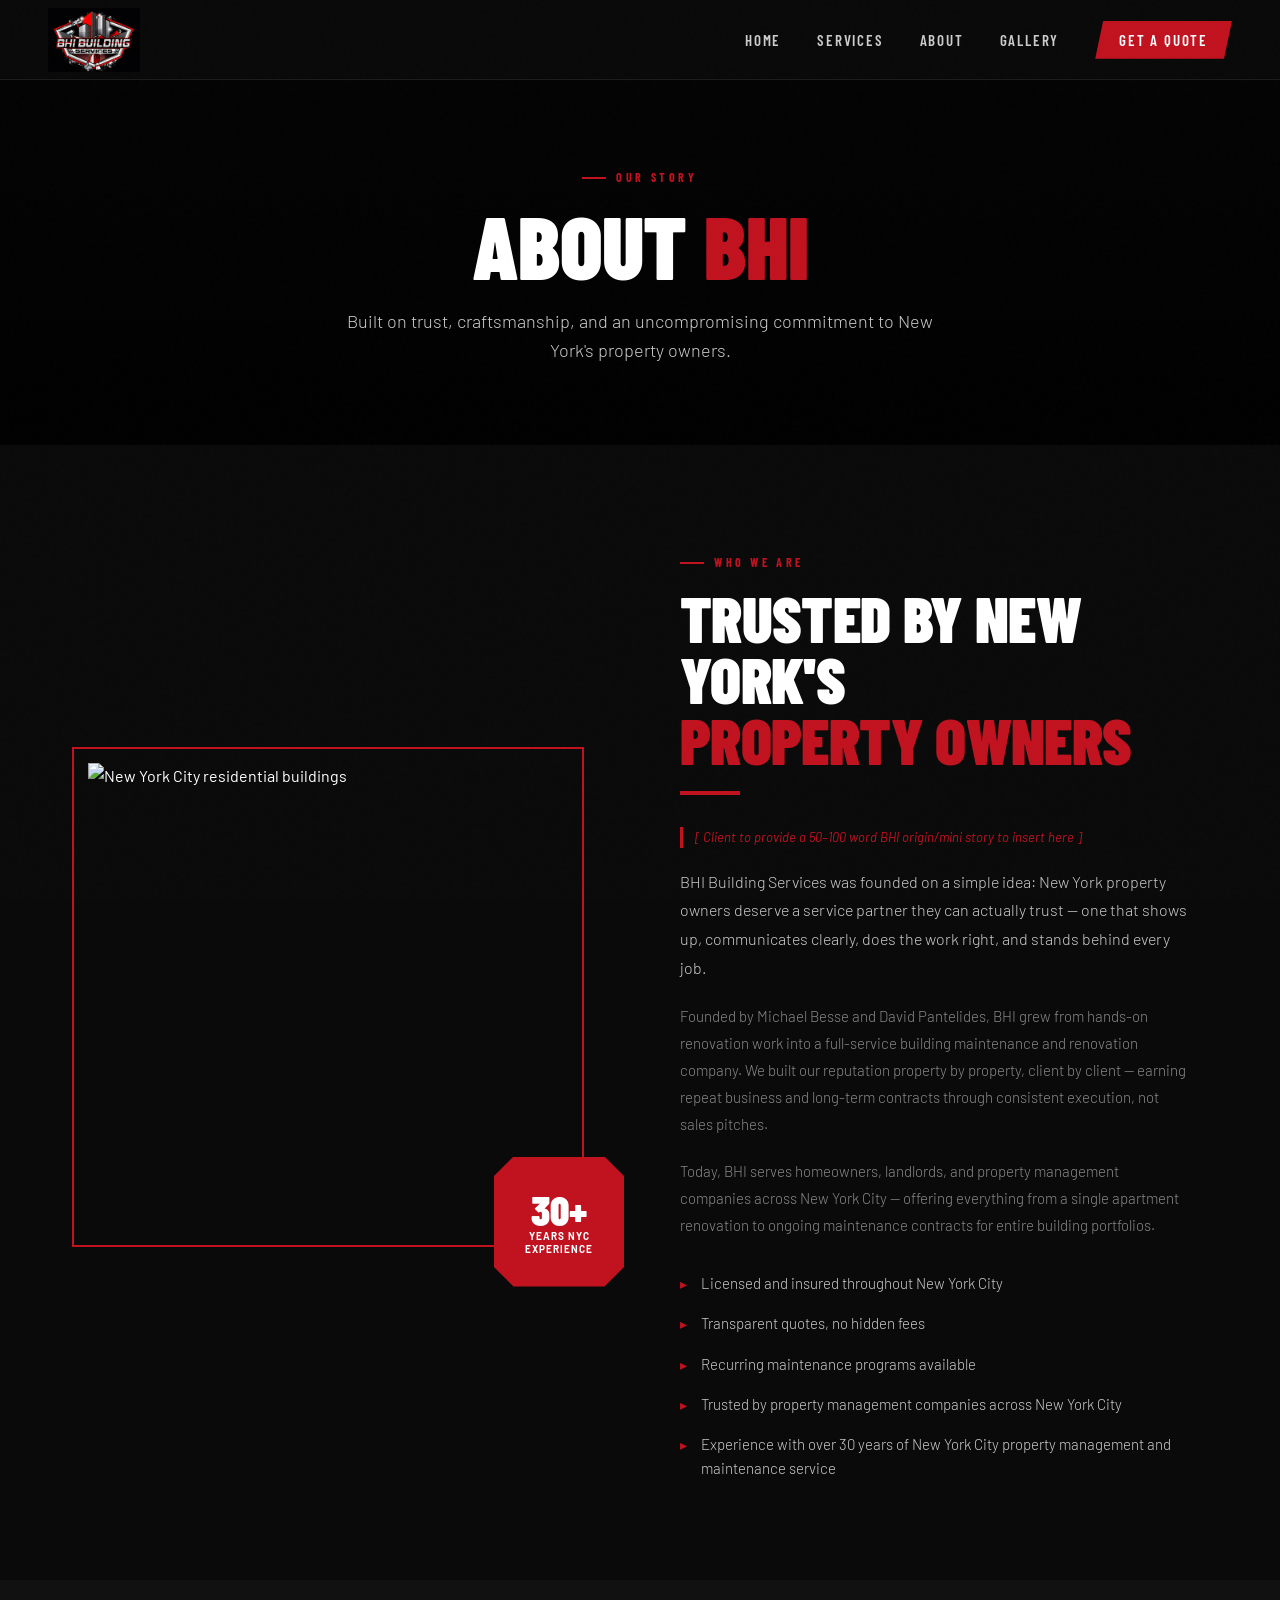
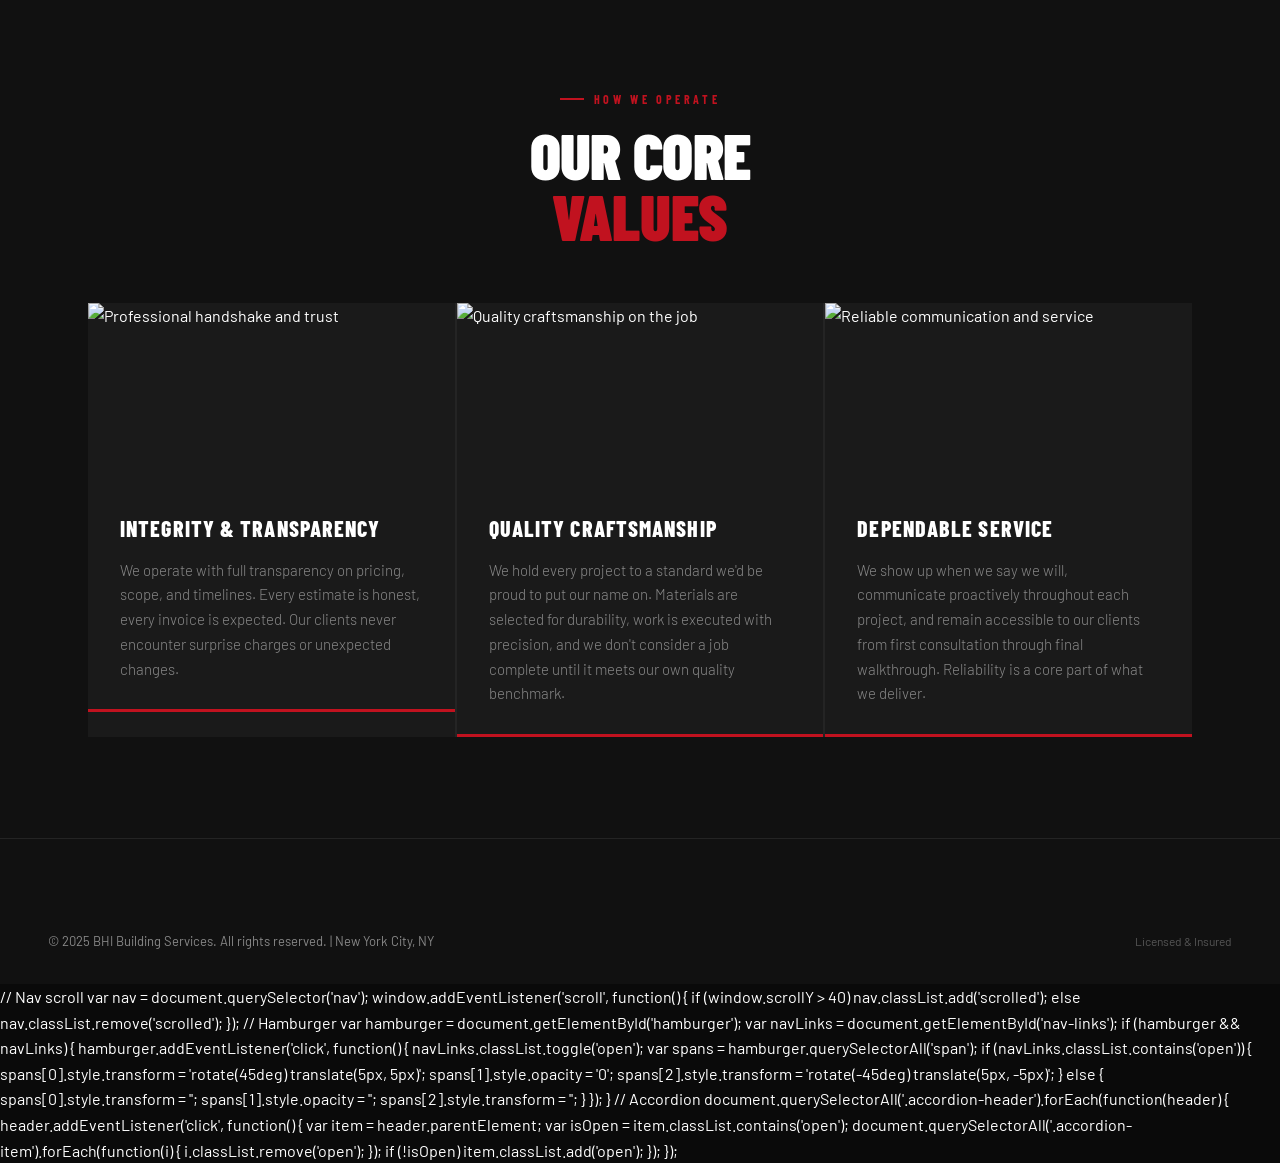
==== about.html @ a7269b77 "Add files via upload" ====
<!DOCTYPE html>
<html lang="en">
<head>
  <meta charset="UTF-8"/>
  <meta name="viewport" content="width=device-width, initial-scale=1.0"/>
  <title>About | BHI Building Services</title>
  <style>
@import url('https://fonts.googleapis.com/css2?family=Barlow+Condensed:wght@400;600;700;800;900&family=Barlow:wght@300;400;500;600&display=swap');

:root {
  --black: #0a0a0a;
  --dark: #111111;
  --dark-2: #1a1a1a;
  --charcoal: #2a2a2a;
  --red: #C1121F;
  --red-light: #e03030;
  --red-dark: #8b0d17;
  --white: #ffffff;
  --gray: #888888;
  --gray-light: #cccccc;
  --border: rgba(255,255,255,0.08);
  --font-display: 'Barlow Condensed', sans-serif;
  --font-body: 'Barlow', sans-serif;
}

*, *::before, *::after { box-sizing: border-box; margin: 0; padding: 0; }

html { scroll-behavior: smooth; }

body {
  background: var(--black);
  color: var(--white);
  font-family: var(--font-body);
  font-size: 16px;
  line-height: 1.6;
  overflow-x: hidden;
}

/* ─── NOISE TEXTURE OVERLAY ─── */
body::before {
  content: '';
  position: fixed;
  inset: 0;
  background-image: url("data:image/svg+xml,%3Csvg viewBox='0 0 256 256' xmlns='http://www.w3.org/2000/svg'%3E%3Cfilter id='noise'%3E%3CfeTurbulence type='fractalNoise' baseFrequency='0.9' numOctaves='4' stitchTiles='stitch'/%3E%3C/filter%3E%3Crect width='100%25' height='100%25' filter='url(%23noise)' opacity='0.04'/%3E%3C/svg%3E");
  pointer-events: none;
  z-index: 9999;
  opacity: 0.4;
}

/* ─── NAVIGATION ─── */
nav {
  position: fixed;
  top: 0; left: 0; right: 0;
  z-index: 1000;
  display: flex;
  align-items: center;
  justify-content: space-between;
  padding: 0 48px;
  height: 80px;
  background: rgba(10,10,10,0.92);
  backdrop-filter: blur(12px);
  border-bottom: 1px solid var(--border);
  transition: background 0.3s ease;
}

nav.scrolled {
  background: rgba(10,10,10,0.99);
}

.nav-logo {
  display: flex;
  align-items: center;
  gap: 12px;
  text-decoration: none;
}

.nav-logo img {
  height: 52px;
  width: auto;
}

.nav-links {
  display: flex;
  align-items: center;
  gap: 36px;
  list-style: none;
}

.nav-links a {
  color: var(--gray-light);
  text-decoration: none;
  font-family: var(--font-display);
  font-size: 15px;
  font-weight: 600;
  letter-spacing: 0.12em;
  text-transform: uppercase;
  transition: color 0.2s;
  position: relative;
}

.nav-links a::after {
  content: '';
  position: absolute;
  bottom: -4px; left: 0;
  width: 0; height: 2px;
  background: var(--red);
  transition: width 0.25s ease;
}

.nav-links a:hover { color: var(--white); }
.nav-links a:hover::after { width: 100%; }

.nav-cta {
  background: var(--red);
  color: var(--white) !important;
  padding: 10px 24px;
  clip-path: polygon(8px 0%, 100% 0%, calc(100% - 8px) 100%, 0% 100%);
  transition: background 0.2s !important;
}
.nav-cta:hover { background: var(--red-light) !important; color: var(--white) !important; }
.nav-cta::after { display: none !important; }

.hamburger {
  display: none;
  flex-direction: column;
  gap: 5px;
  cursor: pointer;
  background: none;
  border: none;
  padding: 4px;
}
.hamburger span {
  display: block;
  width: 26px;
  height: 2px;
  background: var(--white);
  transition: all 0.3s;
}

/* ─── MOBILE NAV ─── */
@media (max-width: 900px) {
  nav { padding: 0 24px; }
  .hamburger { display: flex; }
  .nav-links {
    position: fixed;
    top: 80px; left: 0; right: 0;
    background: var(--dark);
    flex-direction: column;
    padding: 32px 24px;
    gap: 24px;
    transform: translateY(-120%);
    transition: transform 0.35s ease;
    border-bottom: 1px solid var(--border);
  }
  .nav-links.open { transform: translateY(0); }
  .nav-links a { font-size: 20px; }
}

/* ─── PAGE SECTIONS ─── */
.page { display: none; }
.page.active { display: block; }

/* ─── HERO ─── */
.hero {
  min-height: 100vh;
  display: flex;
  align-items: center;
  position: relative;
  overflow: hidden;
  padding-top: 80px;
}

.hero-bg {
  position: absolute;
  inset: 0;
  background:
    linear-gradient(135deg, rgba(193,18,31,0.15) 0%, transparent 50%),
    linear-gradient(to bottom, rgba(0,0,0,0.3) 0%, rgba(0,0,0,0.85) 100%),
    url('https://images.unsplash.com/photo-1504307651254-35680f356dfd?w=1800&q=80') center/cover no-repeat;
}

.hero-grid-overlay {
  position: absolute;
  inset: 0;
  background-image:
    linear-gradient(rgba(193,18,31,0.08) 1px, transparent 1px),
    linear-gradient(90deg, rgba(193,18,31,0.08) 1px, transparent 1px);
  background-size: 60px 60px;
  mask-image: linear-gradient(to bottom, transparent, rgba(0,0,0,0.4) 30%, rgba(0,0,0,0.4) 70%, transparent);
}

.hero-content {
  position: relative;
  z-index: 2;
  max-width: 1200px;
  margin: 0 auto;
  padding: 0 48px;
}

.hero-eyebrow {
  display: inline-flex;
  align-items: center;
  gap: 10px;
  font-family: var(--font-display);
  font-size: 13px;
  font-weight: 700;
  letter-spacing: 0.25em;
  text-transform: uppercase;
  color: var(--red);
  margin-bottom: 24px;
}

.hero-eyebrow::before {
  content: '';
  display: block;
  width: 32px;
  height: 2px;
  background: var(--red);
}

.hero h1 {
  font-family: var(--font-display);
  font-size: clamp(56px, 8vw, 110px);
  font-weight: 900;
  line-height: 0.92;
  text-transform: uppercase;
  letter-spacing: -0.01em;
  margin-bottom: 28px;
}

.hero h1 span {
  color: var(--red);
  display: block;
}

.hero-sub {
  font-size: 18px;
  color: var(--gray-light);
  max-width: 540px;
  line-height: 1.7;
  margin-bottom: 48px;
  font-weight: 300;
}

.hero-actions {
  display: flex;
  gap: 16px;
  flex-wrap: wrap;
}

.btn-primary {
  display: inline-flex;
  align-items: center;
  gap: 10px;
  background: var(--red);
  color: var(--white);
  font-family: var(--font-display);
  font-size: 15px;
  font-weight: 700;
  letter-spacing: 0.1em;
  text-transform: uppercase;
  padding: 16px 36px;
  text-decoration: none;
  clip-path: polygon(10px 0%, 100% 0%, calc(100% - 10px) 100%, 0% 100%);
  transition: background 0.2s, transform 0.2s;
  cursor: pointer;
  border: none;
}

.btn-primary:hover {
  background: var(--red-light);
  transform: translateY(-2px);
}

.btn-outline {
  display: inline-flex;
  align-items: center;
  gap: 10px;
  background: transparent;
  color: var(--white);
  font-family: var(--font-display);
  font-size: 15px;
  font-weight: 700;
  letter-spacing: 0.1em;
  text-transform: uppercase;
  padding: 14px 34px;
  text-decoration: none;
  border: 2px solid rgba(255,255,255,0.3);
  clip-path: polygon(10px 0%, 100% 0%, calc(100% - 10px) 100%, 0% 100%);
  transition: border-color 0.2s, background 0.2s, transform 0.2s;
  cursor: pointer;
}

.btn-outline:hover {
  border-color: var(--white);
  background: rgba(255,255,255,0.05);
  transform: translateY(-2px);
}

.hero-stats {
  position: absolute;
  bottom: 60px;
  right: 48px;
  display: flex;
  gap: 48px;
  z-index: 2;
}

.stat {
  text-align: right;
}

.stat-number {
  font-family: var(--font-display);
  font-size: 48px;
  font-weight: 900;
  color: var(--red);
  line-height: 1;
}

.stat-label {
  font-size: 12px;
  letter-spacing: 0.15em;
  text-transform: uppercase;
  color: var(--gray);
  margin-top: 4px;
}

/* ─── SECTIONS ─── */
section {
  padding: 100px 48px;
  max-width: 1200px;
  margin: 0 auto;
}

.section-full {
  max-width: none;
  padding: 100px 0;
}

.section-eyebrow {
  display: inline-flex;
  align-items: center;
  gap: 10px;
  font-family: var(--font-display);
  font-size: 12px;
  font-weight: 700;
  letter-spacing: 0.3em;
  text-transform: uppercase;
  color: var(--red);
  margin-bottom: 16px;
}

.section-eyebrow::before {
  content: '';
  display: block;
  width: 24px;
  height: 2px;
  background: var(--red);
}

h2.section-title {
  font-family: var(--font-display);
  font-size: clamp(36px, 5vw, 64px);
  font-weight: 900;
  text-transform: uppercase;
  line-height: 0.95;
  letter-spacing: -0.01em;
  margin-bottom: 20px;
}

h2.section-title span { color: var(--red); }

.section-sub {
  color: var(--gray);
  font-size: 17px;
  max-width: 580px;
  line-height: 1.7;
  font-weight: 300;
}

/* ─── TICKER STRIP ─── */
.ticker-wrap {
  background: var(--red);
  overflow: hidden;
  padding: 14px 0;
  border-top: 1px solid var(--red-dark);
  border-bottom: 1px solid var(--red-dark);
}

.ticker-track {
  display: flex;
  width: max-content;
  animation: ticker 30s linear infinite;
}

.ticker-item {
  font-family: var(--font-display);
  font-size: 14px;
  font-weight: 700;
  letter-spacing: 0.2em;
  text-transform: uppercase;
  white-space: nowrap;
  padding: 0 32px;
  display: flex;
  align-items: center;
  gap: 16px;
}

.ticker-item::after {
  content: '◆';
  font-size: 8px;
  opacity: 0.6;
}

@keyframes ticker {
  from { transform: translateX(0); }
  to { transform: translateX(-50%); }
}

/* ─── SERVICES ─── */
.services-grid {
  display: grid;
  grid-template-columns: repeat(3, 1fr);
  gap: 2px;
  background: var(--border);
}

.service-card {
  background: var(--dark);
  padding: 40px 32px;
  position: relative;
  overflow: hidden;
  transition: background 0.3s;
  cursor: default;
}

.service-card::before {
  content: '';
  position: absolute;
  bottom: 0; left: 0;
  width: 100%; height: 3px;
  background: var(--red);
  transform: scaleX(0);
  transform-origin: left;
  transition: transform 0.35s ease;
}

.service-card:hover { background: var(--dark-2); }
.service-card:hover::before { transform: scaleX(1); }

.service-photo {
  width: 100%;
  height: 160px;
  margin-bottom: 20px;
  display: block;
  position: relative;
  overflow: hidden;
  transition: filter 0.3s;
}

.service-card:hover .service-photo {
  filter: brightness(1.1);
}

.service-card h3 {
  font-family: var(--font-display);
  font-size: 22px;
  font-weight: 800;
  text-transform: uppercase;
  letter-spacing: 0.05em;
  margin-bottom: 12px;
}

.service-card p {
  color: var(--gray);
  font-size: 15px;
  line-height: 1.65;
  font-weight: 300;
}

.service-number {
  position: absolute;
  top: 16px; right: 20px;
  font-family: var(--font-display);
  font-size: 60px;
  font-weight: 900;
  color: rgba(255,255,255,0.03);
  line-height: 1;
  pointer-events: none;
}

/* ─── ABOUT / WHY US ─── */
.about-grid {
  display: grid;
  grid-template-columns: 1fr 1fr;
  gap: 80px;
  align-items: center;
}

.about-image-block {
  position: relative;
}

.about-img {
  width: 100%;
  height: 500px;
  object-fit: cover;
  display: block;
  
}

.about-image-block::before {
  content: '';
  position: absolute;
  top: -16px; left: -16px;
  right: 16px; bottom: 16px;
  border: 2px solid var(--red);
  z-index: 0;
}

.about-image-block img { position: relative; z-index: 1; }

.about-badge {
  position: absolute;
  bottom: -24px;
  right: -24px;
  z-index: 2;
  background: var(--red);
  width: 130px;
  height: 130px;
  display: flex;
  flex-direction: column;
  align-items: center;
  justify-content: center;
  clip-path: polygon(15% 0%, 85% 0%, 100% 15%, 100% 85%, 85% 100%, 15% 100%, 0% 85%, 0% 15%);
}

.about-badge-num {
  font-family: var(--font-display);
  font-size: 42px;
  font-weight: 900;
  line-height: 1;
}

.about-badge-text {
  font-size: 10px;
  font-weight: 700;
  letter-spacing: 0.1em;
  text-transform: uppercase;
  text-align: center;
  line-height: 1.3;
}

.features-list {
  list-style: none;
  margin-top: 32px;
  display: flex;
  flex-direction: column;
  gap: 16px;
}

.features-list li {
  display: flex;
  align-items: flex-start;
  gap: 14px;
  font-size: 15px;
  color: var(--gray-light);
  font-weight: 300;
}

.features-list li::before {
  content: '▸';
  color: var(--red);
  font-size: 14px;
  margin-top: 2px;
  flex-shrink: 0;
}

/* ─── TEAM ─── */
.team-grid {
  display: grid;
  grid-template-columns: repeat(2, 1fr);
  gap: 32px;
  max-width: 800px;
  margin: 60px auto 0;
}

.team-card {
  background: var(--dark);
  border: 1px solid var(--border);
  position: relative;
  overflow: hidden;
  transition: border-color 0.3s;
}

.team-card:hover { border-color: var(--red); }

.team-card-img {
  width: 100%;
  height: 320px;
  object-fit: cover;
  object-position: top;
  display: block;
  
  transition: filter 0.4s;
}

.team-card:hover .team-card-img {  }

.team-card-info {
  padding: 24px 28px;
  border-top: 3px solid var(--red);
}

.team-card-info h3 {
  font-family: var(--font-display);
  font-size: 26px;
  font-weight: 800;
  text-transform: uppercase;
  letter-spacing: 0.05em;
}

.team-card-info span {
  font-size: 12px;
  letter-spacing: 0.2em;
  text-transform: uppercase;
  color: var(--red);
  font-weight: 600;
}

/* ─── GALLERY ─── */
.gallery-grid {
  display: grid;
  grid-template-columns: repeat(3, 1fr);
  grid-template-rows: auto;
  gap: 4px;
}

.gallery-item {
  overflow: hidden;
  position: relative;
  cursor: pointer;
}

.gallery-item:nth-child(1) { grid-column: span 2; grid-row: span 2; }

.gallery-item img {
  width: 100%;
  height: 100%;
  min-height: 200px;
  object-fit: cover;
  display: block;
  transition: transform 0.5s ease, filter 0.3s;
  
}

.gallery-item:hover img {
  transform: scale(1.06);
  
}

.gallery-item-overlay {
  position: absolute;
  inset: 0;
  background: rgba(193,18,31,0);
  transition: background 0.3s;
  display: flex;
  align-items: center;
  justify-content: center;
}

.gallery-item:hover .gallery-item-overlay {
  background: rgba(193,18,31,0.25);
}

/* ─── PROCESS ─── */
.process-steps {
  display: grid;
  grid-template-columns: repeat(4, 1fr);
  gap: 0;
  position: relative;
  margin-top: 60px;
}

.process-steps::before {
  content: '';
  position: absolute;
  top: 36px;
  left: 12.5%;
  right: 12.5%;
  height: 2px;
  background: linear-gradient(to right, var(--red), var(--red-dark));
}

.process-step {
  text-align: center;
  padding: 0 24px;
  position: relative;
}

.step-num {
  width: 72px;
  height: 72px;
  background: var(--red);
  clip-path: polygon(15% 0%, 85% 0%, 100% 15%, 100% 85%, 85% 100%, 15% 100%, 0% 85%, 0% 15%);
  display: flex;
  align-items: center;
  justify-content: center;
  margin: 0 auto 24px;
  font-family: var(--font-display);
  font-size: 26px;
  font-weight: 900;
  position: relative;
  z-index: 1;
}

.process-step h4 {
  font-family: var(--font-display);
  font-size: 18px;
  font-weight: 800;
  text-transform: uppercase;
  letter-spacing: 0.05em;
  margin-bottom: 10px;
}

.process-step p {
  color: var(--gray);
  font-size: 14px;
  line-height: 1.6;
  font-weight: 300;
}

/* ─── CTA BANNER ─── */
.cta-banner {
  background: var(--red);
  position: relative;
  overflow: hidden;
}

.cta-banner::before {
  content: 'BHI';
  position: absolute;
  right: -40px;
  top: 50%;
  transform: translateY(-50%);
  font-family: var(--font-display);
  font-size: 280px;
  font-weight: 900;
  color: rgba(255,255,255,0.06);
  line-height: 1;
  pointer-events: none;
  letter-spacing: -0.05em;
}

.cta-inner {
  max-width: 1200px;
  margin: 0 auto;
  padding: 80px 48px;
  display: flex;
  align-items: center;
  justify-content: space-between;
  gap: 40px;
}

.cta-inner h2 {
  font-family: var(--font-display);
  font-size: clamp(32px, 4vw, 54px);
  font-weight: 900;
  text-transform: uppercase;
  line-height: 0.95;
  max-width: 600px;
}

.btn-white {
  display: inline-flex;
  align-items: center;
  gap: 10px;
  background: var(--white);
  color: var(--red);
  font-family: var(--font-display);
  font-size: 15px;
  font-weight: 800;
  letter-spacing: 0.1em;
  text-transform: uppercase;
  padding: 16px 36px;
  text-decoration: none;
  clip-path: polygon(10px 0%, 100% 0%, calc(100% - 10px) 100%, 0% 100%);
  white-space: nowrap;
  transition: opacity 0.2s, transform 0.2s;
  cursor: pointer;
  border: none;
  flex-shrink: 0;
}

.btn-white:hover { opacity: 0.9; transform: translateY(-2px); }

/* ─── CONTACT ─── */
.contact-grid {
  display: grid;
  grid-template-columns: 1fr 1.4fr;
  gap: 80px;
  align-items: start;
}

.contact-info h3 {
  font-family: var(--font-display);
  font-size: 28px;
  font-weight: 800;
  text-transform: uppercase;
  margin-bottom: 24px;
}

.contact-items {
  display: flex;
  flex-direction: column;
  gap: 24px;
  margin-top: 40px;
}

.contact-item {
  display: flex;
  gap: 16px;
  align-items: flex-start;
}

.contact-item-icon {
  width: 48px;
  height: 48px;
  background: var(--red);
  clip-path: polygon(10px 0%, 100% 0%, calc(100% - 10px) 100%, 0% 100%);
  display: flex;
  align-items: center;
  justify-content: center;
  font-size: 18px;
  flex-shrink: 0;
}

.contact-item-text strong {
  display: block;
  font-family: var(--font-display);
  font-size: 13px;
  font-weight: 700;
  letter-spacing: 0.15em;
  text-transform: uppercase;
  color: var(--gray);
  margin-bottom: 4px;
}

.contact-item-text a,
.contact-item-text span {
  color: var(--white);
  text-decoration: none;
  font-size: 16px;
  transition: color 0.2s;
}

.contact-item-text a:hover { color: var(--red); }

.contact-form {
  background: var(--dark);
  padding: 48px 40px;
  border: 1px solid var(--border);
  position: relative;
}

.contact-form::before {
  content: '';
  position: absolute;
  top: 0; left: 0;
  right: 0;
  height: 3px;
  background: var(--red);
}

.form-row {
  display: grid;
  grid-template-columns: 1fr 1fr;
  gap: 16px;
}

.form-group {
  display: flex;
  flex-direction: column;
  gap: 8px;
  margin-bottom: 20px;
}

.form-group label {
  font-family: var(--font-display);
  font-size: 12px;
  font-weight: 700;
  letter-spacing: 0.2em;
  text-transform: uppercase;
  color: var(--gray);
}

.form-group input,
.form-group select,
.form-group textarea {
  background: var(--charcoal);
  border: 1px solid rgba(255,255,255,0.1);
  color: var(--white);
  font-family: var(--font-body);
  font-size: 15px;
  padding: 14px 16px;
  outline: none;
  transition: border-color 0.2s;
  appearance: none;
  -webkit-appearance: none;
  border-radius: 0;
}

.form-group input:focus,
.form-group select:focus,
.form-group textarea:focus {
  border-color: var(--red);
}

.form-group textarea {
  resize: vertical;
  min-height: 120px;
}

.form-group select option { background: var(--charcoal); }

/* ─── SOCIAL STRIP ─── */
.social-strip {
  display: flex;
  align-items: center;
  gap: 16px;
  margin-top: 40px;
}

.social-link {
  display: flex;
  align-items: center;
  gap: 8px;
  color: var(--gray);
  text-decoration: none;
  font-family: var(--font-display);
  font-size: 13px;
  font-weight: 600;
  letter-spacing: 0.1em;
  text-transform: uppercase;
  transition: color 0.2s;
}

.social-link:hover { color: var(--red); }

.social-link svg {
  width: 18px;
  height: 18px;
  fill: currentColor;
}

/* ─── FOOTER ─── */
footer {
  background: var(--dark);
  border-top: 1px solid var(--border);
  padding: 60px 48px 32px;
}

.footer-inner {
  max-width: 1200px;
  margin: 0 auto;
}

.footer-top {
  display: grid;
  grid-template-columns: 1.5fr 1fr 1fr 1fr;
  gap: 48px;
  padding-bottom: 48px;
  border-bottom: 1px solid var(--border);
}

.footer-brand img { height: 56px; margin-bottom: 16px; }
.footer-brand p {
  color: var(--gray);
  font-size: 14px;
  line-height: 1.7;
  max-width: 280px;
  font-weight: 300;
}

.footer-col h4 {
  font-family: var(--font-display);
  font-size: 14px;
  font-weight: 700;
  letter-spacing: 0.2em;
  text-transform: uppercase;
  color: var(--gray);
  margin-bottom: 20px;
}

.footer-col ul { list-style: none; }
.footer-col ul li { margin-bottom: 10px; }
.footer-col ul li a {
  color: var(--gray-light);
  text-decoration: none;
  font-size: 14px;
  transition: color 0.2s;
}
.footer-col ul li a:hover { color: var(--red); }

.footer-bottom {
  display: flex;
  align-items: center;
  justify-content: space-between;
  padding-top: 32px;
}

.footer-bottom p {
  font-size: 13px;
  color: var(--gray);
}

.footer-social {
  display: flex;
  gap: 16px;
}

.footer-social a {
  color: var(--gray);
  font-size: 18px;
  text-decoration: none;
  transition: color 0.2s;
}

.footer-social a:hover { color: var(--red); }

/* ─── RESPONSIVE ─── */
@media (max-width: 1024px) {
  .hero h1 { font-size: clamp(48px, 7vw, 80px); }
  .services-grid { grid-template-columns: repeat(2, 1fr); }
  .about-grid { grid-template-columns: 1fr; gap: 60px; }
  .about-image-block { max-width: 500px; }
  .process-steps { grid-template-columns: repeat(2, 1fr); gap: 40px; }
  .process-steps::before { display: none; }
  .footer-top { grid-template-columns: 1fr 1fr; }
}

@media (max-width: 768px) {
  section { padding: 70px 24px; }
  .hero-content { padding: 0 24px; }
  .hero-stats { right: 24px; gap: 24px; bottom: 40px; }
  .stat-number { font-size: 32px; }
  .services-grid { grid-template-columns: 1fr; }
  .team-grid { grid-template-columns: 1fr; max-width: 400px; }
  .gallery-grid { grid-template-columns: 1fr 1fr; }
  .gallery-item:nth-child(1) { grid-column: span 2; grid-row: span 1; }
  .contact-grid { grid-template-columns: 1fr; gap: 40px; }
  .form-row { grid-template-columns: 1fr; }
  .cta-inner { flex-direction: column; text-align: center; }
  .footer-top { grid-template-columns: 1fr; gap: 36px; }
  .footer-bottom { flex-direction: column; gap: 16px; text-align: center; }
  .process-steps { grid-template-columns: 1fr; }
  footer { padding: 48px 24px 24px; }
}

/* ─── ANIMATIONS ─── */
@keyframes fadeUp {
  from { opacity: 0; transform: translateY(30px); }
  to { opacity: 1; transform: translateY(0); }
}

.fade-up {
  opacity: 0;
  animation: fadeUp 0.7s ease forwards;
}

.fade-up-1 { animation-delay: 0.1s; }
.fade-up-2 { animation-delay: 0.25s; }
.fade-up-3 { animation-delay: 0.4s; }
.fade-up-4 { animation-delay: 0.55s; }

/* ─── DIVIDER ─── */
.red-divider {
  width: 60px;
  height: 4px;
  background: var(--red);
  margin: 20px 0 32px;
}

/* ─── PAGE HERO ─── */
.page-hero {
  padding: 160px 48px 80px;
  background:
    linear-gradient(to bottom, rgba(0,0,0,0.5), rgba(0,0,0,0.9)),
    url('https://images.unsplash.com/photo-1504307651254-35680f356dfd?w=1400&q=80') center/cover no-repeat;
  text-align: center;
}

.page-hero h1 {
  font-family: var(--font-display);
  font-size: clamp(48px, 7vw, 88px);
  font-weight: 900;
  text-transform: uppercase;
  line-height: 0.95;
  letter-spacing: -0.01em;
}

.page-hero h1 span { color: var(--red); }

.page-hero p {
  color: var(--gray-light);
  font-size: 18px;
  margin-top: 20px;
  font-weight: 300;
  max-width: 600px;
  margin-inline: auto;
}

/* ─── ACCORDION (Services page) ─── */
.accordion-item {
  border-bottom: 1px solid var(--border);
}

.accordion-header {
  display: flex;
  align-items: center;
  justify-content: space-between;
  padding: 24px 0;
  cursor: pointer;
  font-family: var(--font-display);
  font-size: 22px;
  font-weight: 800;
  text-transform: uppercase;
  letter-spacing: 0.05em;
  transition: color 0.2s;
}

.accordion-header:hover { color: var(--red); }

.accordion-icon {
  width: 32px;
  height: 32px;
  background: var(--red);
  display: flex;
  align-items: center;
  justify-content: center;
  font-size: 20px;
  flex-shrink: 0;
  transition: transform 0.3s;
  clip-path: polygon(5px 0%, 100% 0%, calc(100% - 5px) 100%, 0% 100%);
}

.accordion-item.open .accordion-icon { transform: rotate(45deg); }

.accordion-body {
  max-height: 0;
  overflow: hidden;
  transition: max-height 0.4s ease, padding 0.3s;
  color: var(--gray);
  font-size: 15px;
  line-height: 1.8;
  font-weight: 300;
}

.accordion-item.open .accordion-body {
  max-height: 400px;
  padding-bottom: 24px;
}

/* ─── FORM SUCCESS ─── */
.form-success {
  display: none;
  text-align: center;
  padding: 40px;
}

.form-success h3 {
  font-family: var(--font-display);
  font-size: 32px;
  font-weight: 900;
  text-transform: uppercase;
  color: var(--red);
  margin-bottom: 12px;
}

/* ─── GALLERY PLACEHOLDERS ─── */
.gallery-placeholder {
  background: var(--dark-2);
  border: 1px dashed rgba(193,18,31,0.3);
  min-height: 200px;
  display: flex;
  align-items: center;
  justify-content: center;
}
.gallery-ph-inner {
  text-align: center;
  padding: 20px;
}
.gallery-ph-inner span {
  display: block;
  font-family: var(--font-display);
  font-size: 14px;
  font-weight: 700;
  letter-spacing: 0.15em;
  text-transform: uppercase;
  color: var(--red);
  margin-bottom: 6px;
}
.gallery-ph-inner p {
  font-size: 12px;
  color: var(--gray);
}

</style>
</head>
<body>
  <nav id="main-nav">
    <a href="index.html" class="nav-logo">
      <img src="[data-uri]" alt="BHI Building Services" style="height:64px;width:auto;display:block;" />
    </a>
    <ul class="nav-links" id="nav-links">
      <li><a href="index.html">Home</a></li>
      <li><a href="services.html">Services</a></li>
      <li><a href="about.html" class="active-link">About</a></li>
      <li><a href="gallery.html">Gallery</a></li>
      <li><a href="contact.html" class="nav-cta">Get a Quote</a></li>
    </ul>
    <button class="hamburger" id="hamburger" aria-label="Menu">
      <span></span><span></span><span></span>
    </button>
  </nav>
<div class="page-hero" style="background-image:linear-gradient(to bottom, rgba(0,0,0,0.6), rgba(0,0,0,0.95)), url('https://images.unsplash.com/photo-1572120360610-d4c08e8e9e1f?w=1400&q=80');">
      <div class="section-eyebrow" style="justify-content:center;">Our Story</div>
      <h1>About <span>BHI</span></h1>
      <p>Built on trust, craftsmanship, and an uncompromising commitment to New York's property owners.</p>
    </div>

    <!-- Story Section -->
    <section>
      <div class="about-grid">
        <div class="about-image-block">
          <!-- NYC residential building image replacing generic construction photo -->
          <img
            class="about-img"
            src="https://images.unsplash.com/photo-1555636222-cae831e670b3?w=700&q=80"
            alt="New York City residential buildings"
          />
          <!-- Moved badge to be part of the image block, positioned naturally -->
          <div class="about-badge">
            <span class="about-badge-num">30+</span>
            <span class="about-badge-text">Years NYC Experience</span>
          </div>
        </div>

        <div>
          <div class="section-eyebrow">Who We Are</div>
          <h2 class="section-title">Trusted by New York's<br/><span>Property Owners</span></h2>
          <div class="red-divider"></div>

          <!-- BHI mini story placeholder — client to provide 50-100 chars -->
          <p style="color:var(--red);font-size:13px;font-style:italic;margin-bottom:20px;border-left:3px solid var(--red);padding-left:12px;">
            [ Client to provide a 50–100 word BHI origin/mini story to insert here ]
          </p>

          <p style="color:var(--gray-light);font-size:16px;line-height:1.8;margin-bottom:20px;font-weight:300;">
            BHI Building Services was founded on a simple idea: New York property owners deserve a service partner they can actually trust — one that shows up, communicates clearly, does the work right, and stands behind every job.
          </p>
          <p style="color:var(--gray);font-size:15px;line-height:1.8;margin-bottom:20px;font-weight:300;">
            Founded by Michael Besse and David Pantelides, BHI grew from hands-on renovation work into a full-service building maintenance and renovation company. We built our reputation property by property, client by client — earning repeat business and long-term contracts through consistent execution, not sales pitches.
          </p>
          <p style="color:var(--gray);font-size:15px;line-height:1.8;font-weight:300;">
            Today, BHI serves homeowners, landlords, and property management companies across New York City — offering everything from a single apartment renovation to ongoing maintenance contracts for entire building portfolios.
          </p>

          <ul class="features-list" style="margin-top:32px;">
            <li>Licensed and insured throughout New York City</li>
            <li>Transparent quotes, no hidden fees</li>
            <li>Recurring maintenance programs available</li>
            <li>Trusted by property management companies across New York City</li>
            <li>Experience with over 30 years of New York City property management and maintenance service</li>
          </ul>
        </div>
      </div>
    </section>

    <!-- Core Values — professional photos, reworded -->
    <div style="background:var(--dark);padding:1px 0;">
      <section>
        <div style="text-align:center;margin-bottom:56px;">
          <div class="section-eyebrow" style="justify-content:center;">How We Operate</div>
          <h2 class="section-title">Our Core<br/><span>Values</span></h2>
        </div>
        <div style="display:grid;grid-template-columns:repeat(3,1fr);gap:2px;background:var(--border);">

          <div style="background:var(--dark-2);overflow:hidden;position:relative;">
            <img src="https://images.unsplash.com/photo-1521791136064-7986c2920216?w=600&q=80" alt="Professional handshake and trust" style="width:100%;height:180px;object-fit:cover;display:block;" />
            <div style="padding:28px 32px;border-bottom:3px solid var(--red);">
              <h3 style="font-family:'Barlow Condensed',sans-serif;font-size:22px;font-weight:800;text-transform:uppercase;letter-spacing:0.05em;margin-bottom:12px;">Integrity &amp; Transparency</h3>
              <p style="color:var(--gray);font-size:15px;line-height:1.65;font-weight:300;">We operate with full transparency on pricing, scope, and timelines. Every estimate is honest, every invoice is expected. Our clients never encounter surprise charges or unexpected changes.</p>
            </div>
          </div>

          <div style="background:var(--dark-2);overflow:hidden;position:relative;">
            <img src="https://images.unsplash.com/photo-1562259949-e8e7689d7828?w=600&q=80" alt="Quality craftsmanship on the job" style="width:100%;height:180px;object-fit:cover;display:block;" />
            <div style="padding:28px 32px;border-bottom:3px solid var(--red);">
              <h3 style="font-family:'Barlow Condensed',sans-serif;font-size:22px;font-weight:800;text-transform:uppercase;letter-spacing:0.05em;margin-bottom:12px;">Quality Craftsmanship</h3>
              <p style="color:var(--gray);font-size:15px;line-height:1.65;font-weight:300;">We hold every project to a standard we'd be proud to put our name on. Materials are selected for durability, work is executed with precision, and we don't consider a job complete until it meets our own quality benchmark.</p>
            </div>
          </div>

          <div style="background:var(--dark-2);overflow:hidden;position:relative;">
            <img src="https://images.unsplash.com/photo-1521791136064-7986c2920216?w=600&q=80" alt="Reliable communication and service" style="width:100%;height:180px;object-fit:cover;display:block;" />
            <div style="padding:28px 32px;border-bottom:3px solid var(--red);">
              <h3 style="font-family:'Barlow Condensed',sans-serif;font-size:22px;font-weight:800;text-transform:uppercase;letter-spacing:0.05em;margin-bottom:12px;">Dependable Service</h3>
              <p style="color:var(--gray);font-size:15px;line-height:1.65;font-weight:300;">We show up when we say we will, communicate proactively throughout each project, and remain accessible to our clients from first consultation through final walkthrough. Reliability is a core part of what we deliver.</p>
            </div>
          </div>

        </div>
      </section>
    </div>

    <!-- Footer (no founders section, no bottom CTA banner) -->
    <footer>
      <div class="footer-inner">
        <div class="footer-bottom">
          <p>&copy; 2025 BHI Building Services. All rights reserved. | New York City, NY</p>
          <p style="color:#555;font-size:12px;">Licensed &amp; Insured</p>
        </div>
      </div>
    </footer>
  </div>


  <!-- ════════════════════════════════
       PAGE: GALLERY
  ════════════════════════════════ -->
  <div cla
<script>
// Nav scroll
var nav = document.querySelector('nav');
window.addEventListener('scroll', function() {
  if (window.scrollY > 40) nav.classList.add('scrolled');
  else nav.classList.remove('scrolled');
});

// Hamburger
var hamburger = document.getElementById('hamburger');
var navLinks = document.getElementById('nav-links');
if (hamburger && navLinks) {
  hamburger.addEventListener('click', function() {
    navLinks.classList.toggle('open');
    var spans = hamburger.querySelectorAll('span');
    if (navLinks.classList.contains('open')) {
      spans[0].style.transform = 'rotate(45deg) translate(5px, 5px)';
      spans[1].style.opacity = '0';
      spans[2].style.transform = 'rotate(-45deg) translate(5px, -5px)';
    } else {
      spans[0].style.transform = '';
      spans[1].style.opacity = '';
      spans[2].style.transform = '';
    }
  });
}

// Accordion
document.querySelectorAll('.accordion-header').forEach(function(header) {
  header.addEventListener('click', function() {
    var item = header.parentElement;
    var isOpen = item.classList.contains('open');
    document.querySelectorAll('.accordion-item').forEach(function(i) { i.classList.remove('open'); });
    if (!isOpen) item.classList.add('open');
  });
});
</script>
</body>
</html>
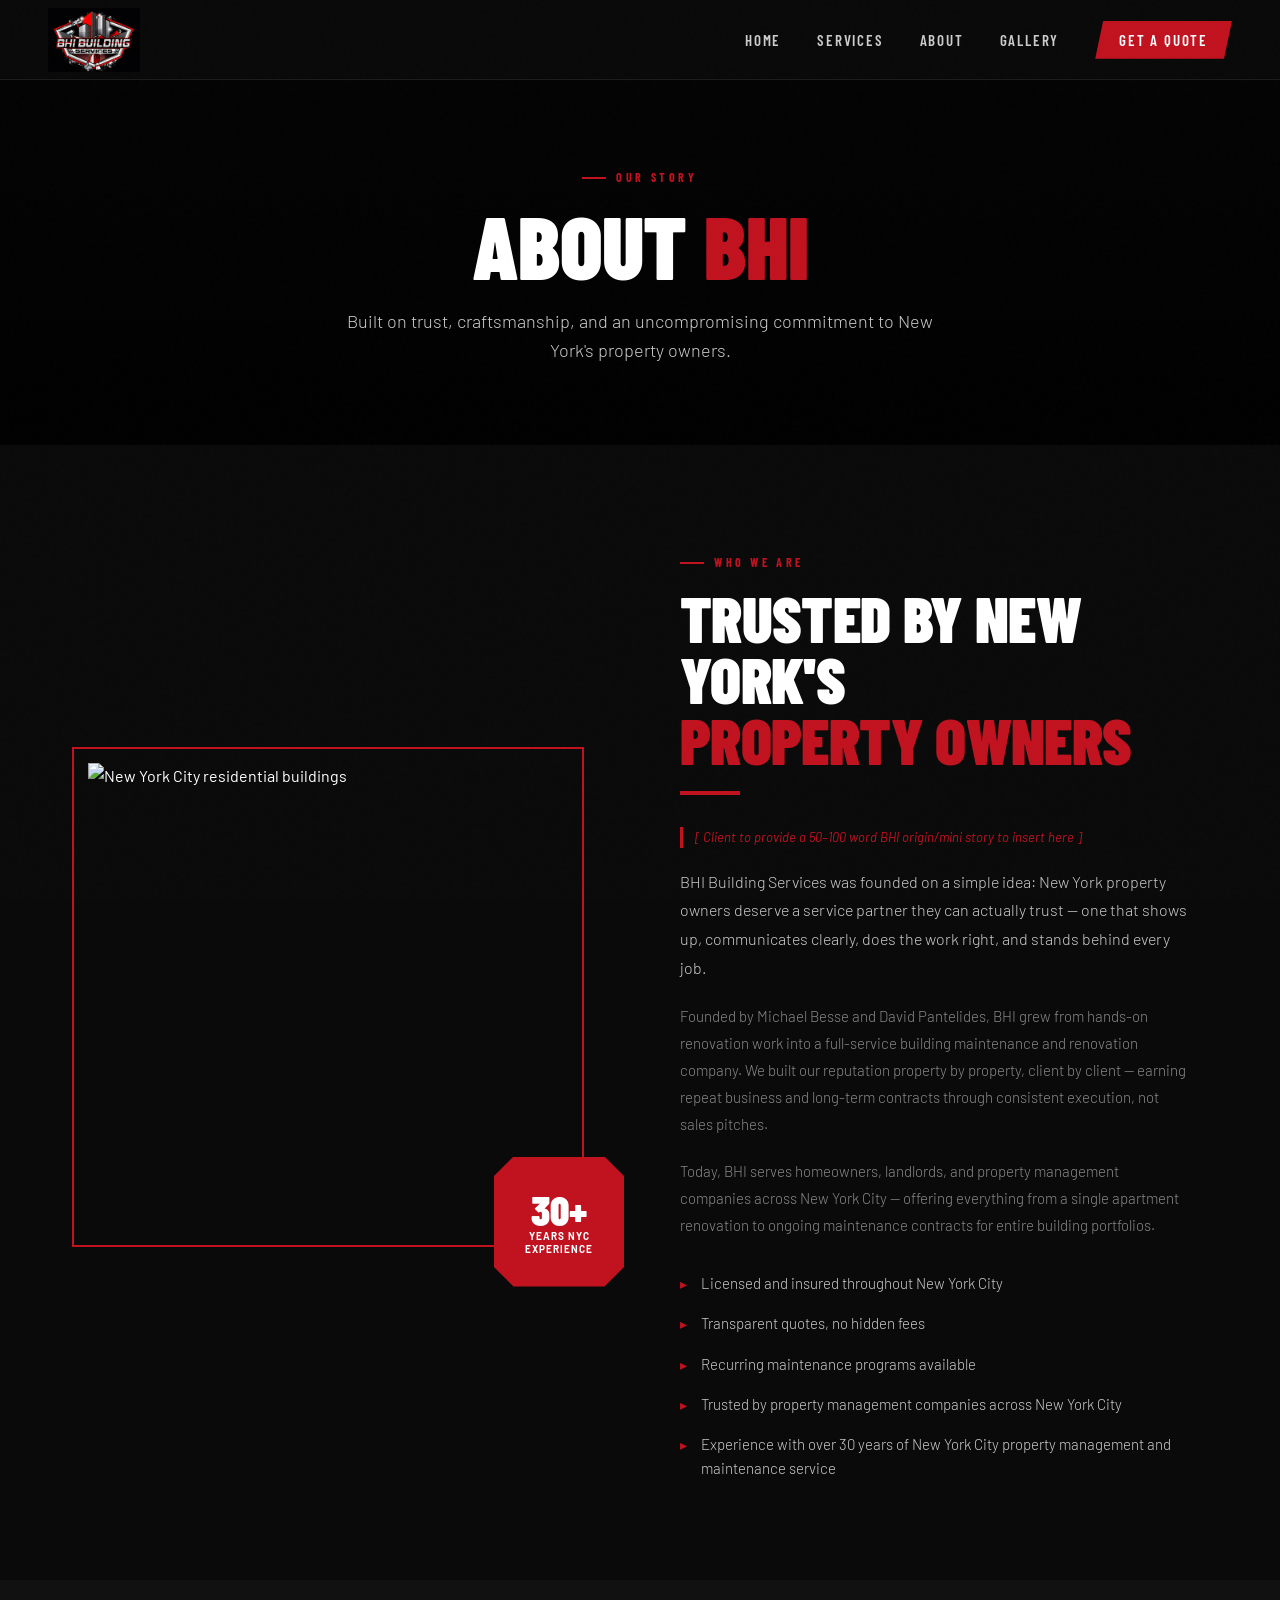
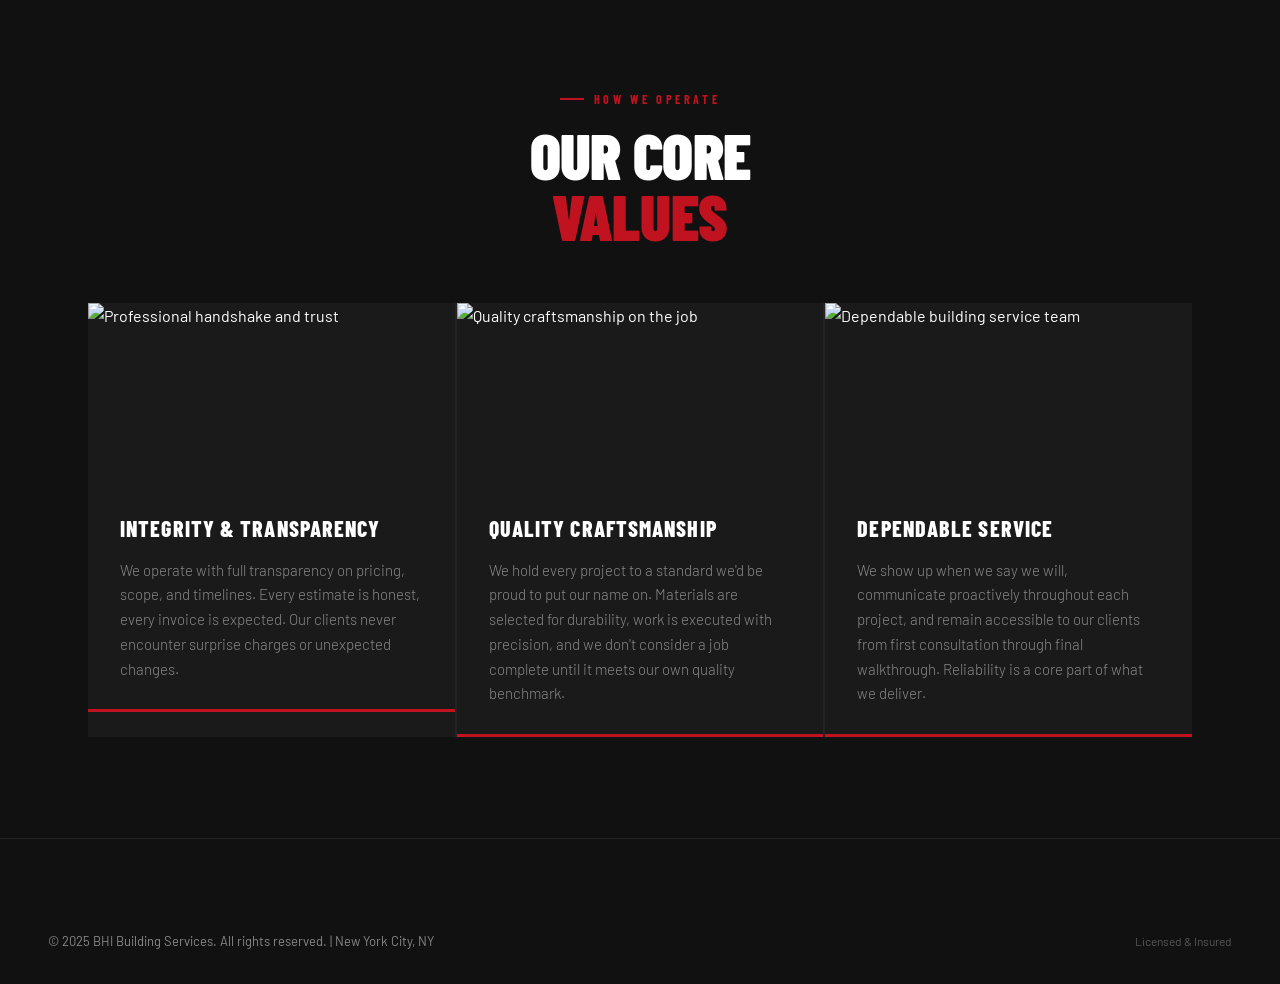
==== commit dd5ce616: "Add files via upload" ====
--- a/about.html
+++ b/about.html
@@ -1,10 +1,10 @@
 <!DOCTYPE html>
 <html lang="en">
 <head>
-  <meta charset="UTF-8"/>
-  <meta name="viewport" content="width=device-width, initial-scale=1.0"/>
-  <title>About | BHI Building Services</title>
-  <style>
+<meta charset="UTF-8"/>
+<meta name="viewport" content="width=device-width,initial-scale=1.0"/>
+<title>About | BHI Building Services</title>
+<style>
 @import url('https://fonts.googleapis.com/css2?family=Barlow+Condensed:wght@400;600;700;800;900&family=Barlow:wght@300;400;500;600&display=swap');
 
 :root {
@@ -1209,22 +1209,10 @@
 </style>
 </head>
 <body>
-  <nav id="main-nav">
-    <a href="index.html" class="nav-logo">
-      <img src="[data-uri]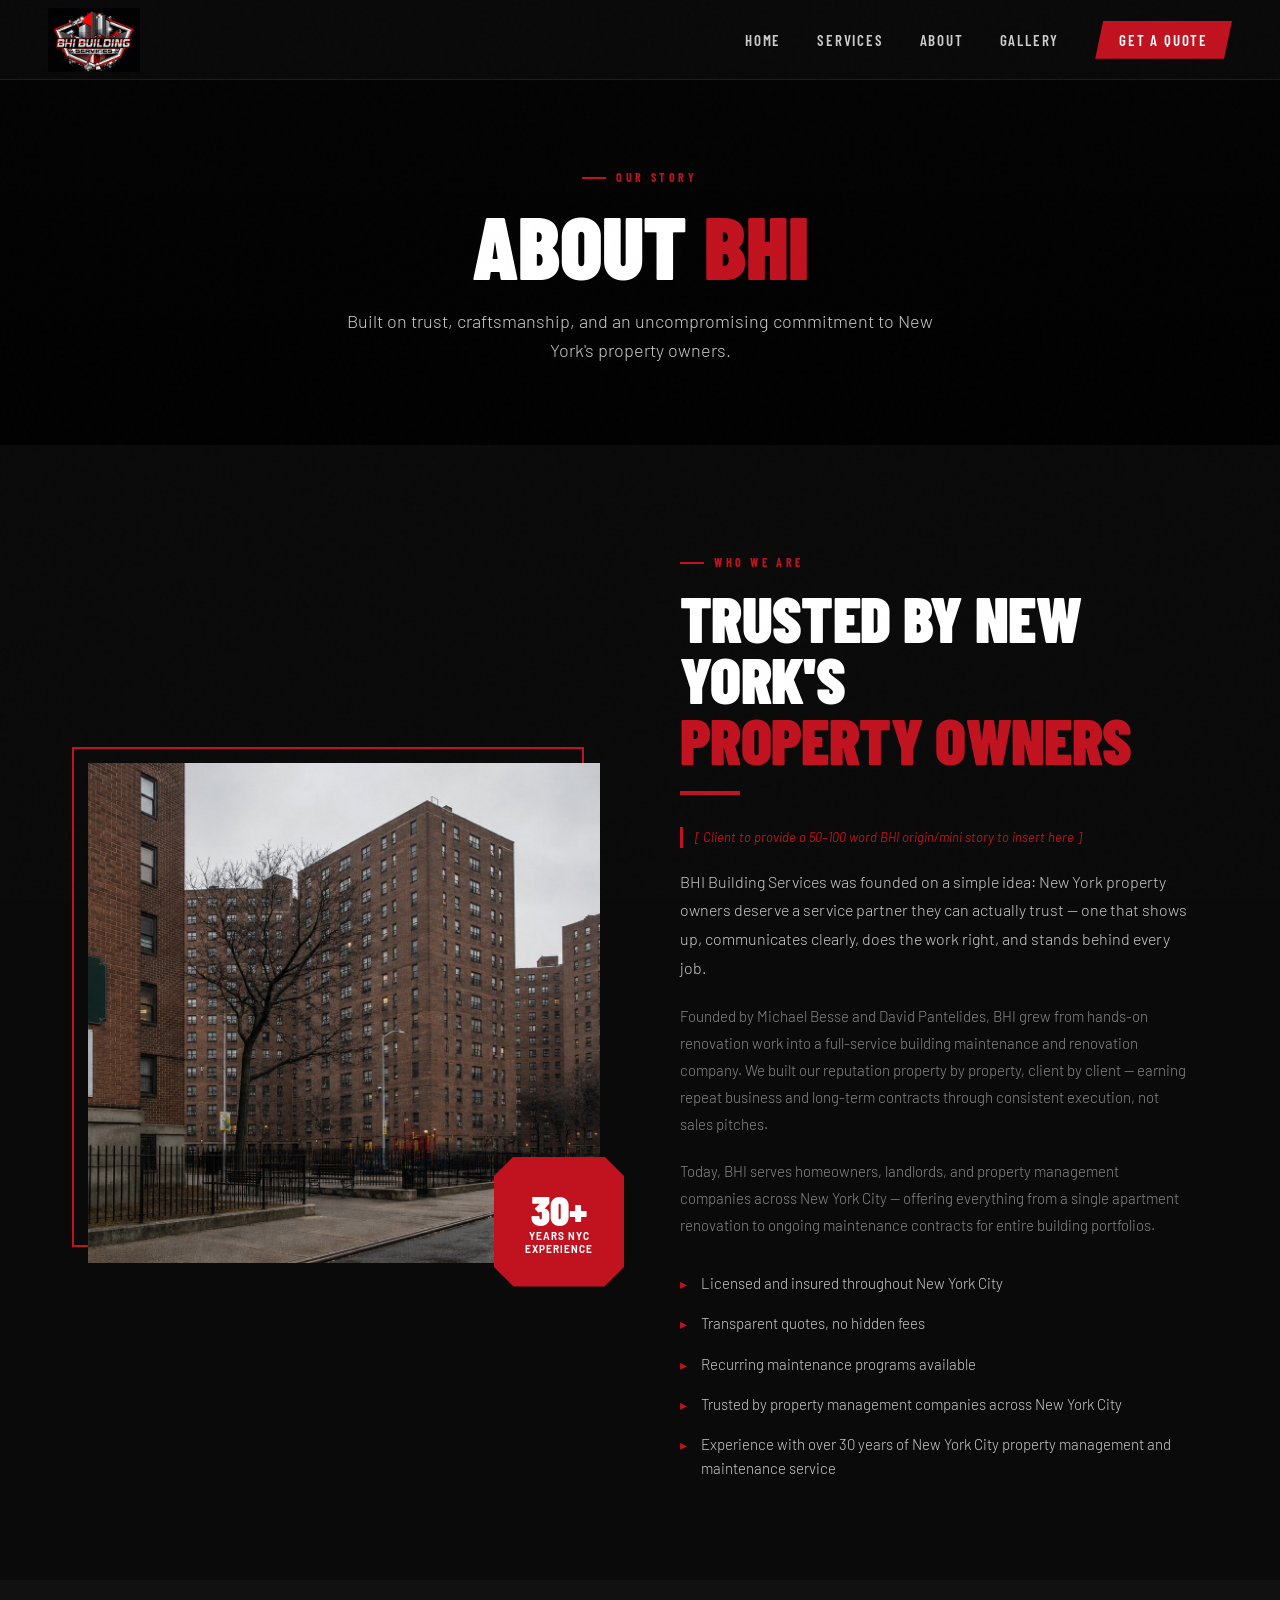
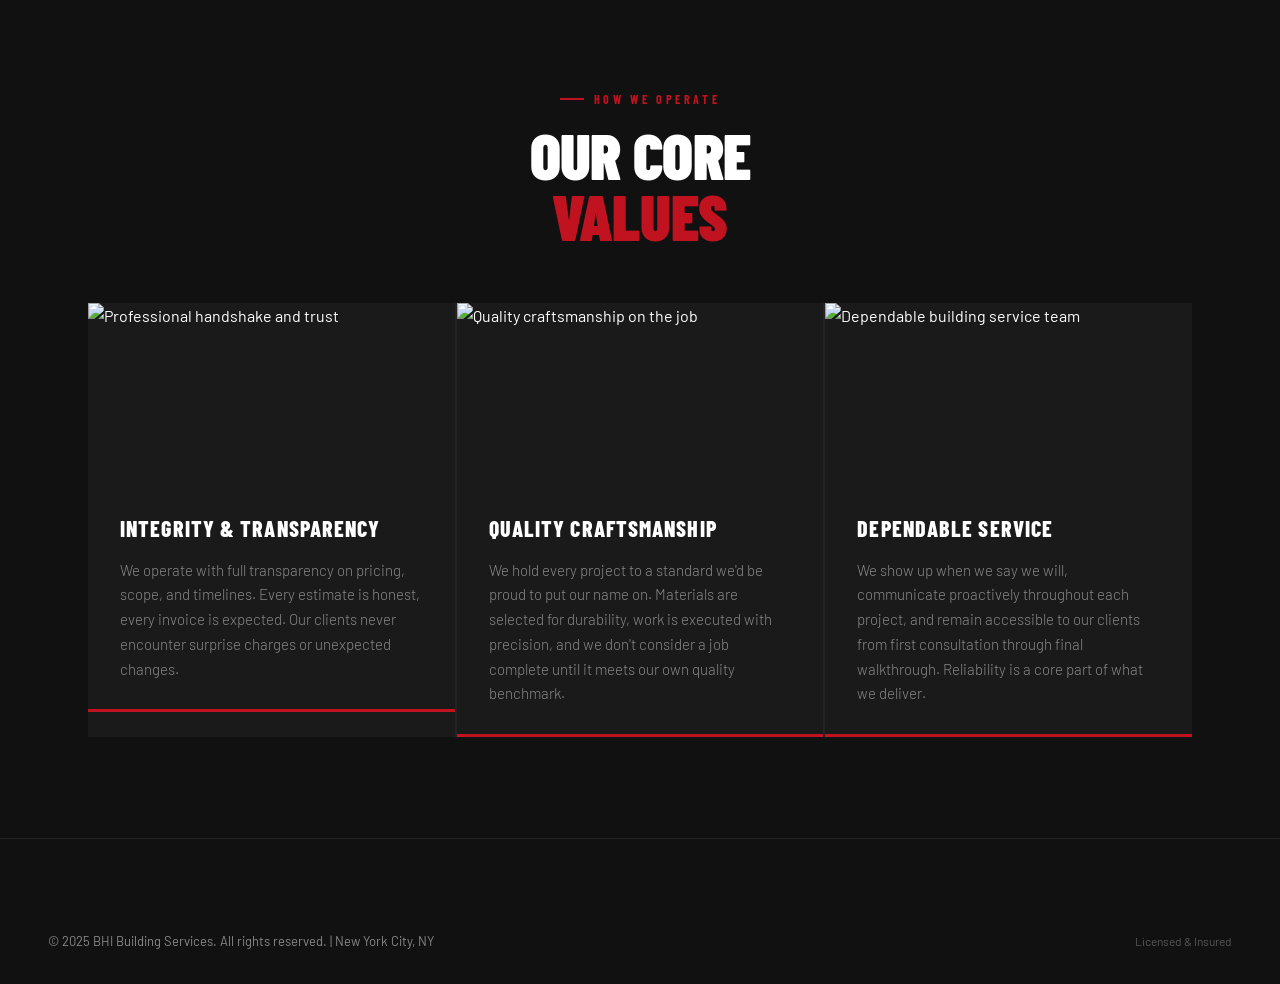
==== commit e6847ecd: "Add files via upload" ====
--- a/about.html
+++ b/about.html
@@ -176,7 +176,7 @@
   background:
     linear-gradient(135deg, rgba(193,18,31,0.15) 0%, transparent 50%),
     linear-gradient(to bottom, rgba(0,0,0,0.3) 0%, rgba(0,0,0,0.85) 100%),
-    url('https://images.unsplash.com/photo-1504307651254-35680f356dfd?w=1800&q=80') center/cover no-repeat;
+    url('https://images.unsplash.com/https://images.unsplash.com/photo-1496442226666-8d4d0e62e6e9?w=1800&q=80') center/cover no-repeat;
 }
 
 .hero-grid-overlay {
@@ -1087,7 +1087,7 @@
   padding: 160px 48px 80px;
   background:
     linear-gradient(to bottom, rgba(0,0,0,0.5), rgba(0,0,0,0.9)),
-    url('https://images.unsplash.com/photo-1504307651254-35680f356dfd?w=1400&q=80') center/cover no-repeat;
+    url('https://images.pexels.com/photos/7937927/https://images.unsplash.com/photo-1534430480872-3498386e7856?w=1400&q=80') center/cover no-repeat;
   text-align: center;
 }
 
@@ -1212,7 +1212,7 @@
 <nav id="main-nav"><a href="index.html" class="nav-logo"><img src="[data-uri]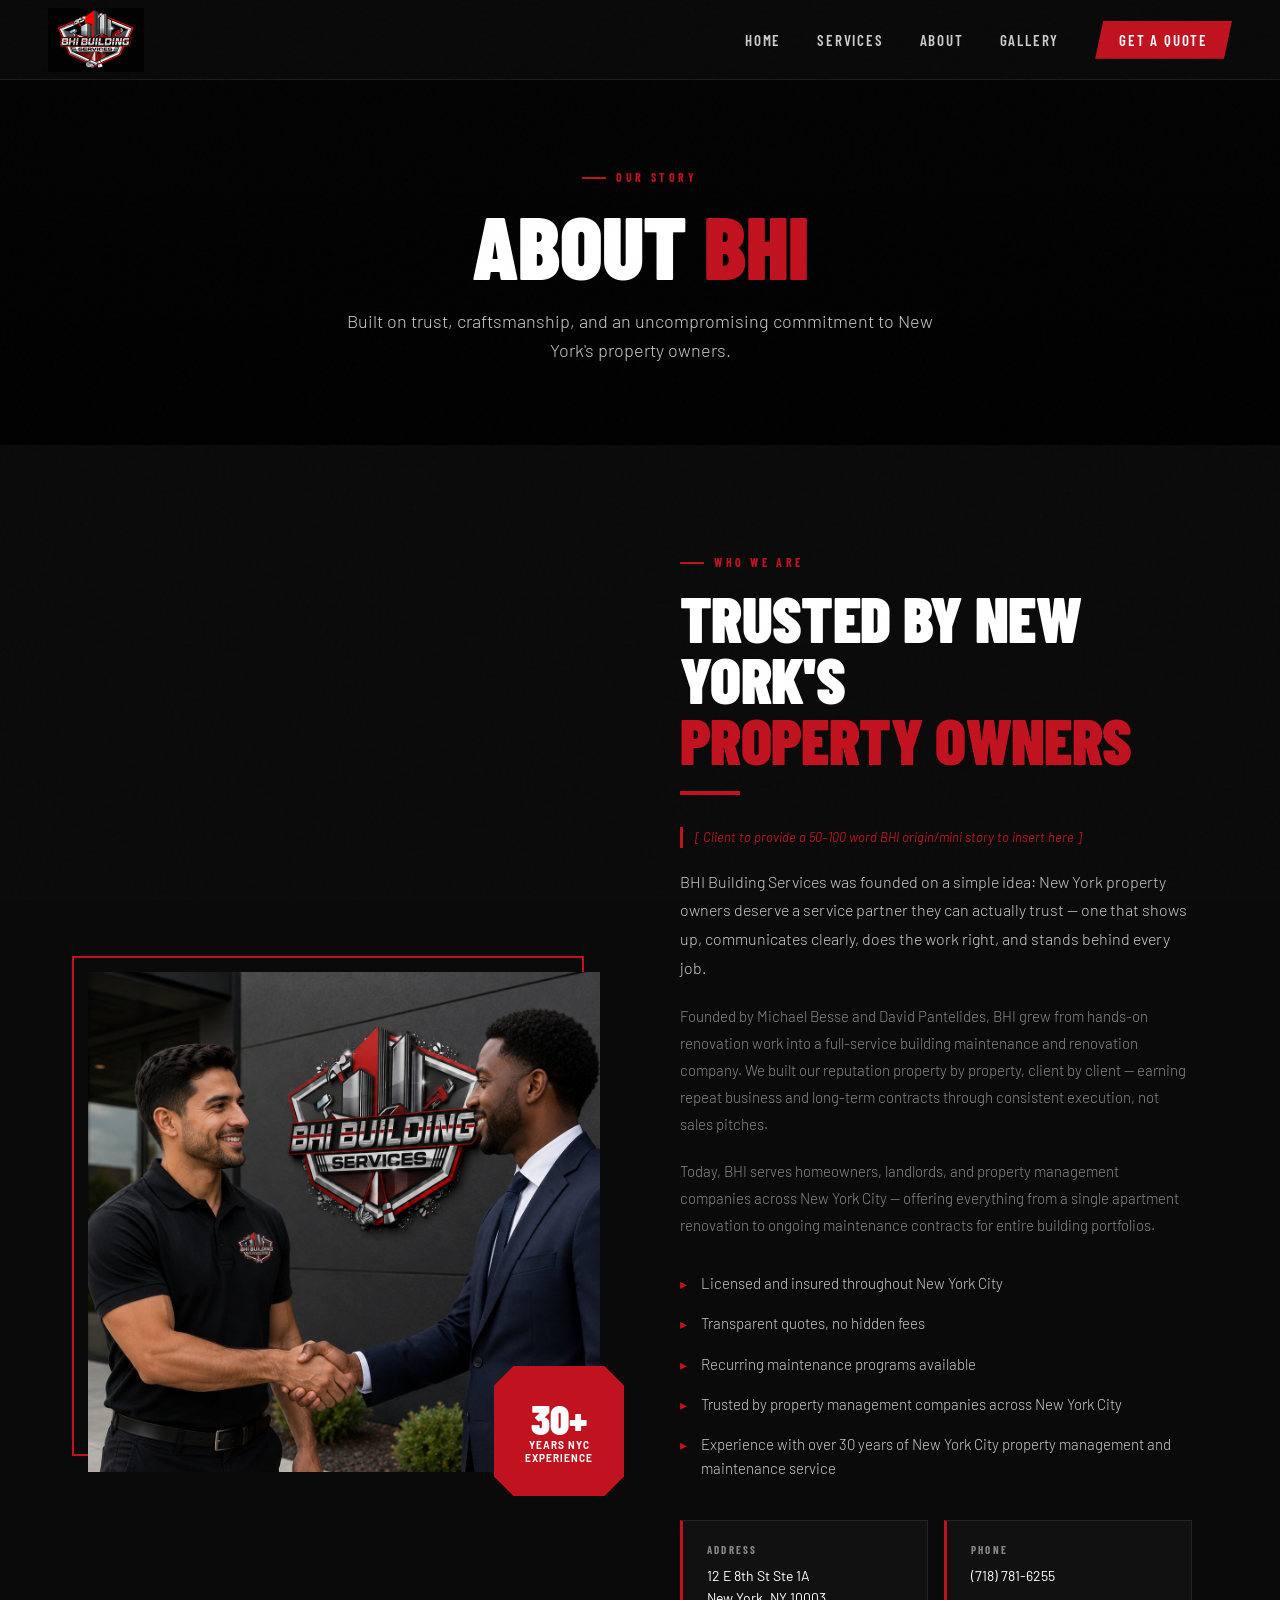
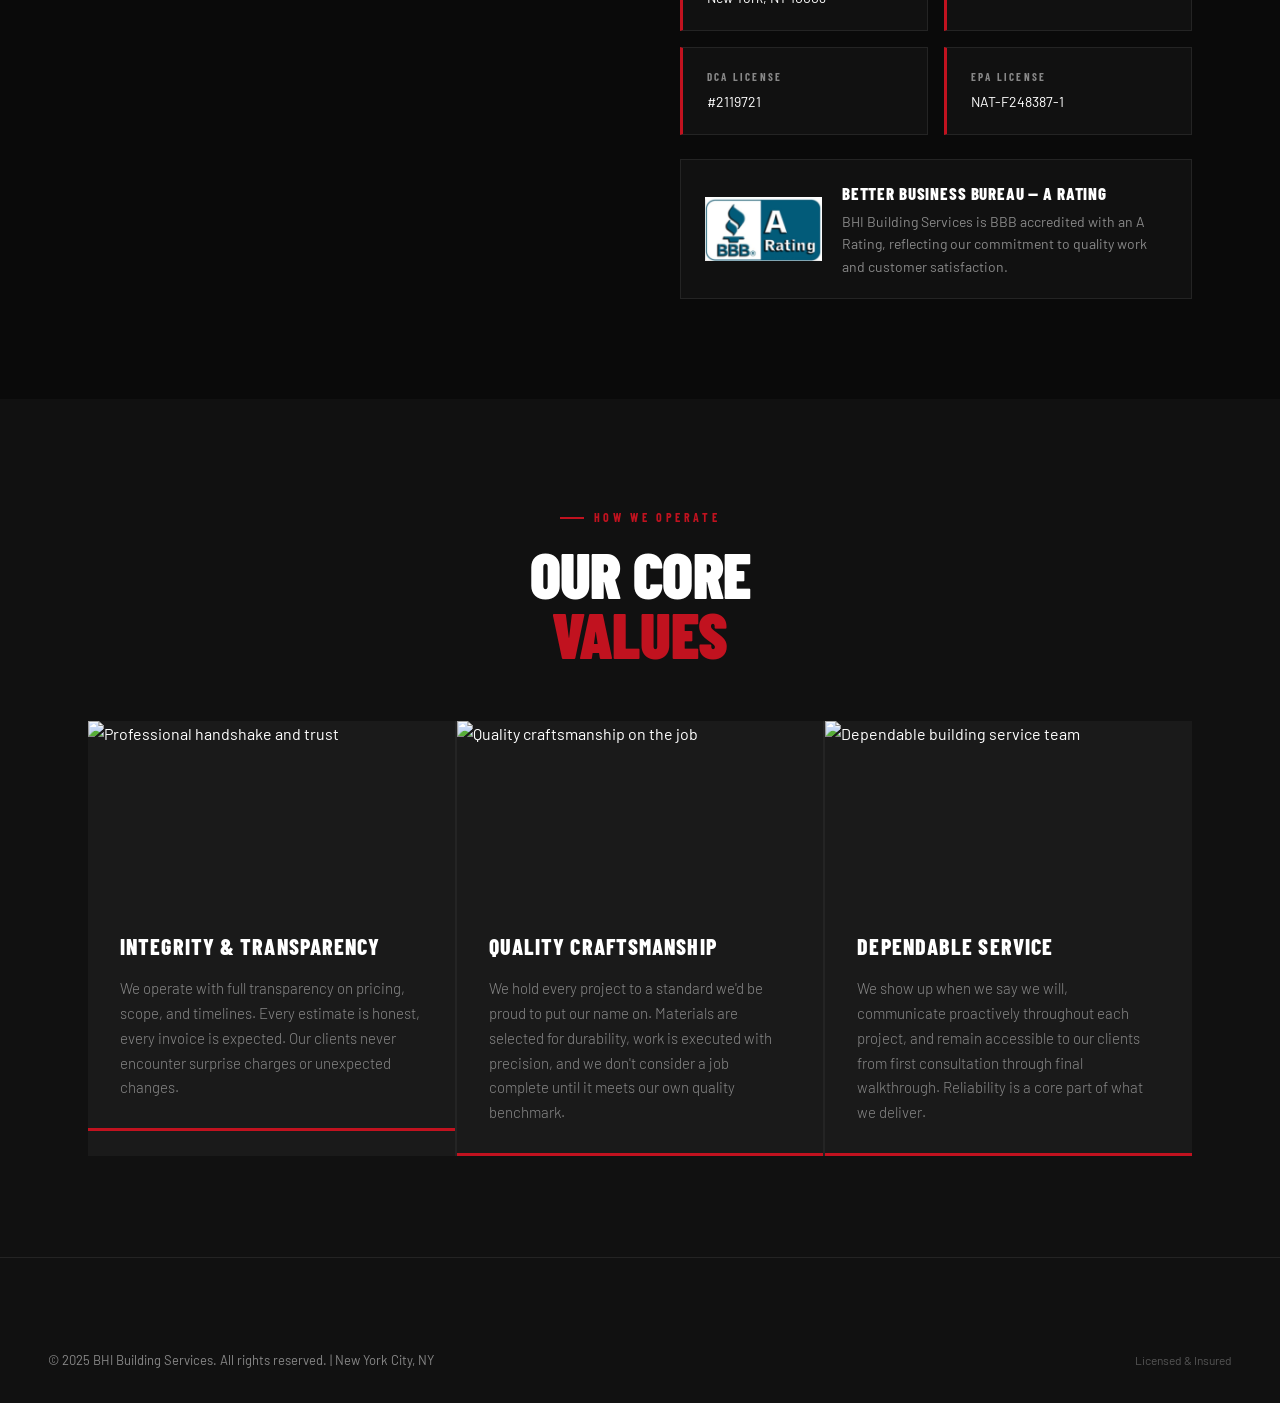
==== commit 1f3f30d5: "Add files via upload" ====
--- a/about.html
+++ b/about.html
@@ -1087,7 +1087,7 @@
   padding: 160px 48px 80px;
   background:
     linear-gradient(to bottom, rgba(0,0,0,0.5), rgba(0,0,0,0.9)),
-    url('https://images.pexels.com/photos/7937927/https://images.unsplash.com/photo-1534430480872-3498386e7856?w=1400&q=80') center/cover no-repeat;
+    url('https://images.pexels.com/photos/7937927/pexels-photo-7937927.jpeg?auto=compress&cs=tinysrgb&w=1400') center/cover no-repeat;
   text-align: center;
 }
 
@@ -1209,7 +1209,7 @@
 </style>
 </head>
 <body>
-<nav id="main-nav"><a href="index.html" class="nav-logo"><img src="[data-uri]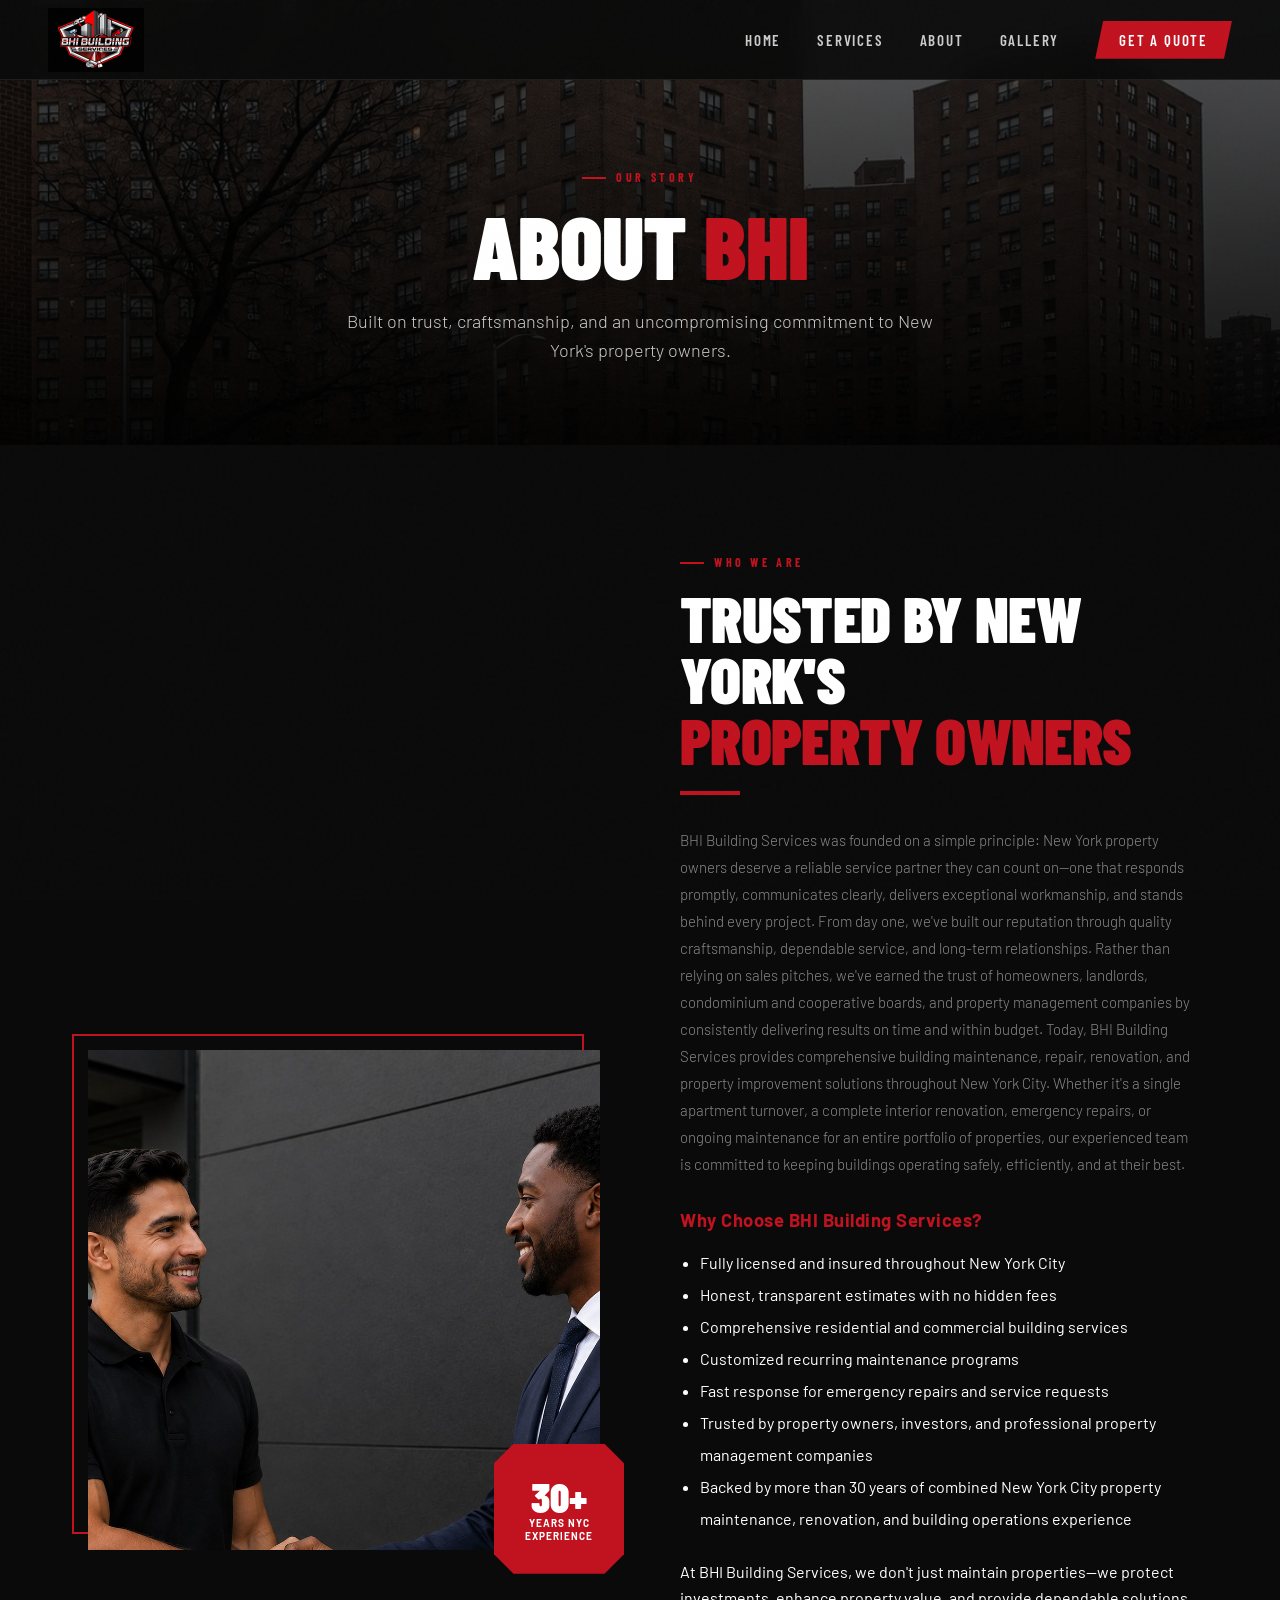
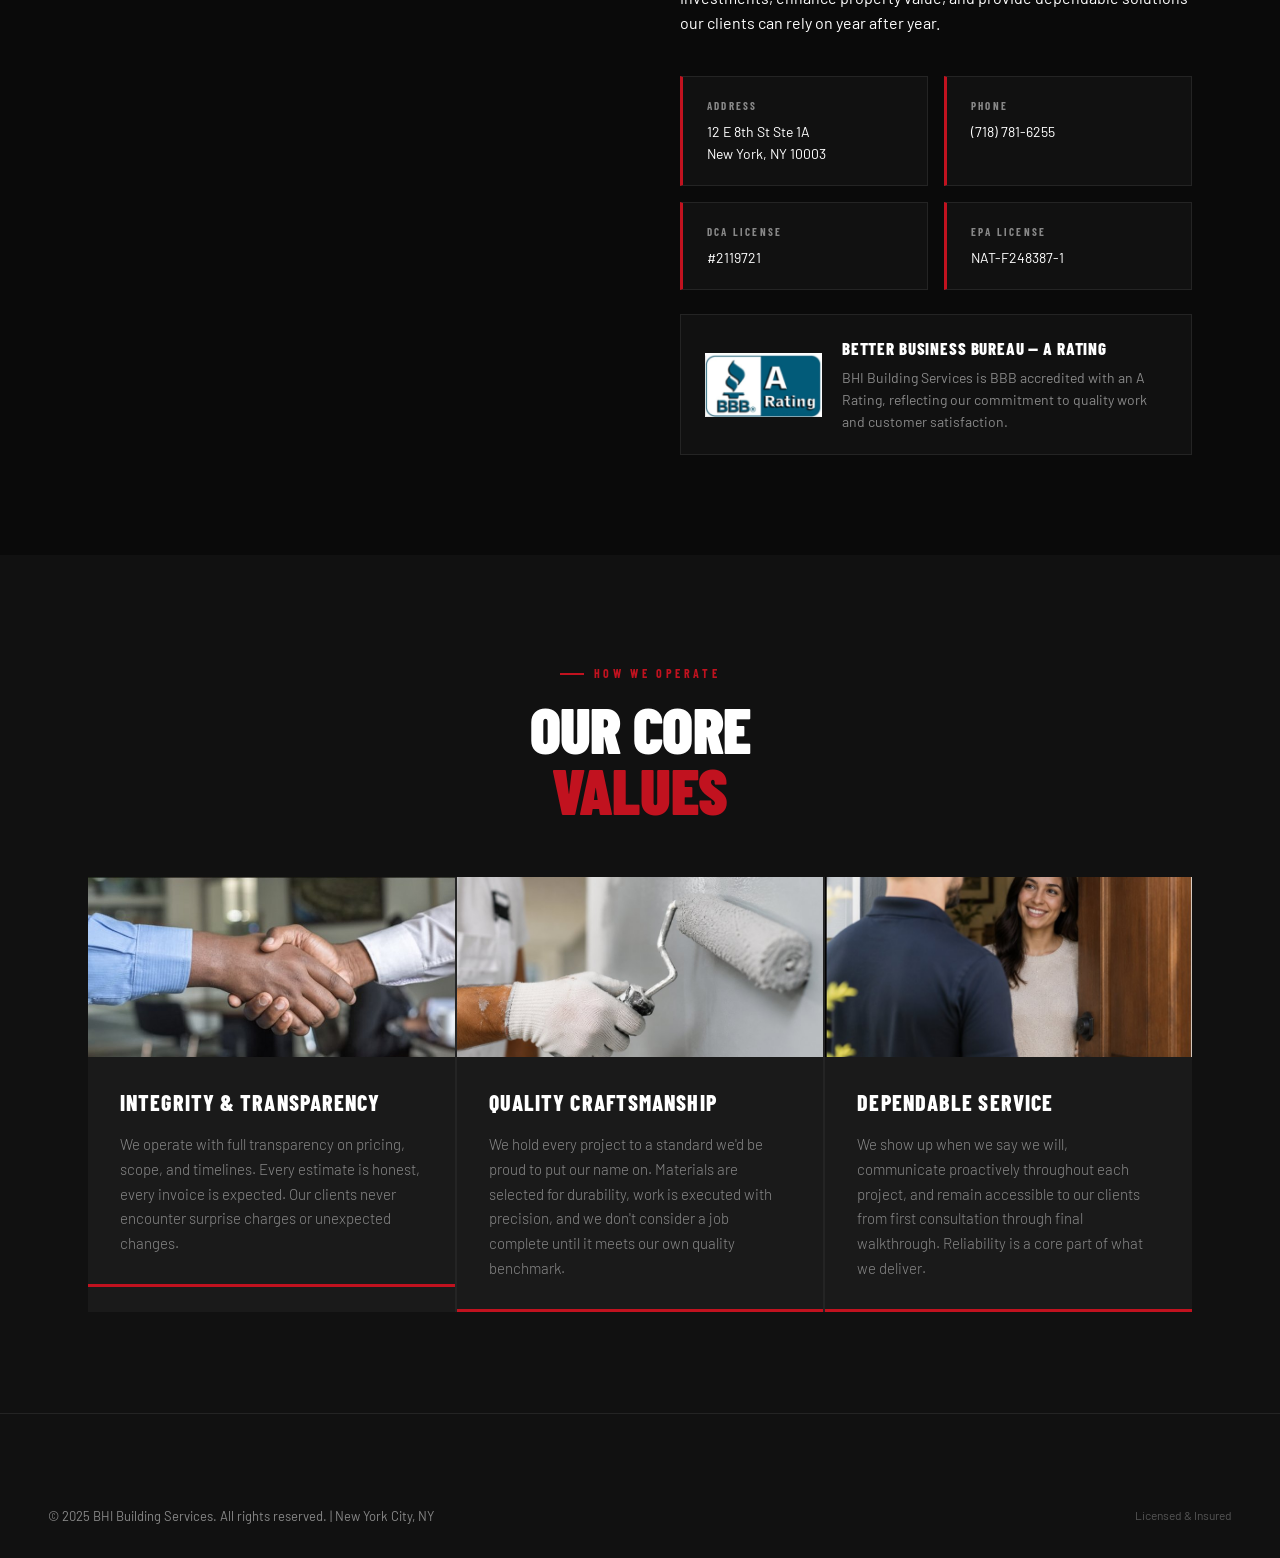
==== commit 2d5e96ea: "Add files via upload" ====
--- a/about.html
+++ b/about.html
@@ -1,6 +1,8 @@
 <!DOCTYPE html>
 <html lang="en">
 <head>
+  <link rel="icon" type="image/png" href="[data-uri]">
+  <link rel="apple-touch-icon" href="[data-uri]">
 <meta charset="UTF-8"/>
 <meta name="viewport" content="width=device-width,initial-scale=1.0"/>
 <title>About | BHI Building Services</title>
@@ -176,7 +178,7 @@
   background:
     linear-gradient(135deg, rgba(193,18,31,0.15) 0%, transparent 50%),
     linear-gradient(to bottom, rgba(0,0,0,0.3) 0%, rgba(0,0,0,0.85) 100%),
-    url('https://images.unsplash.com/https://images.unsplash.com/photo-1496442226666-8d4d0e62e6e9?w=1800&q=80') center/cover no-repeat;
+    url('[data-uri]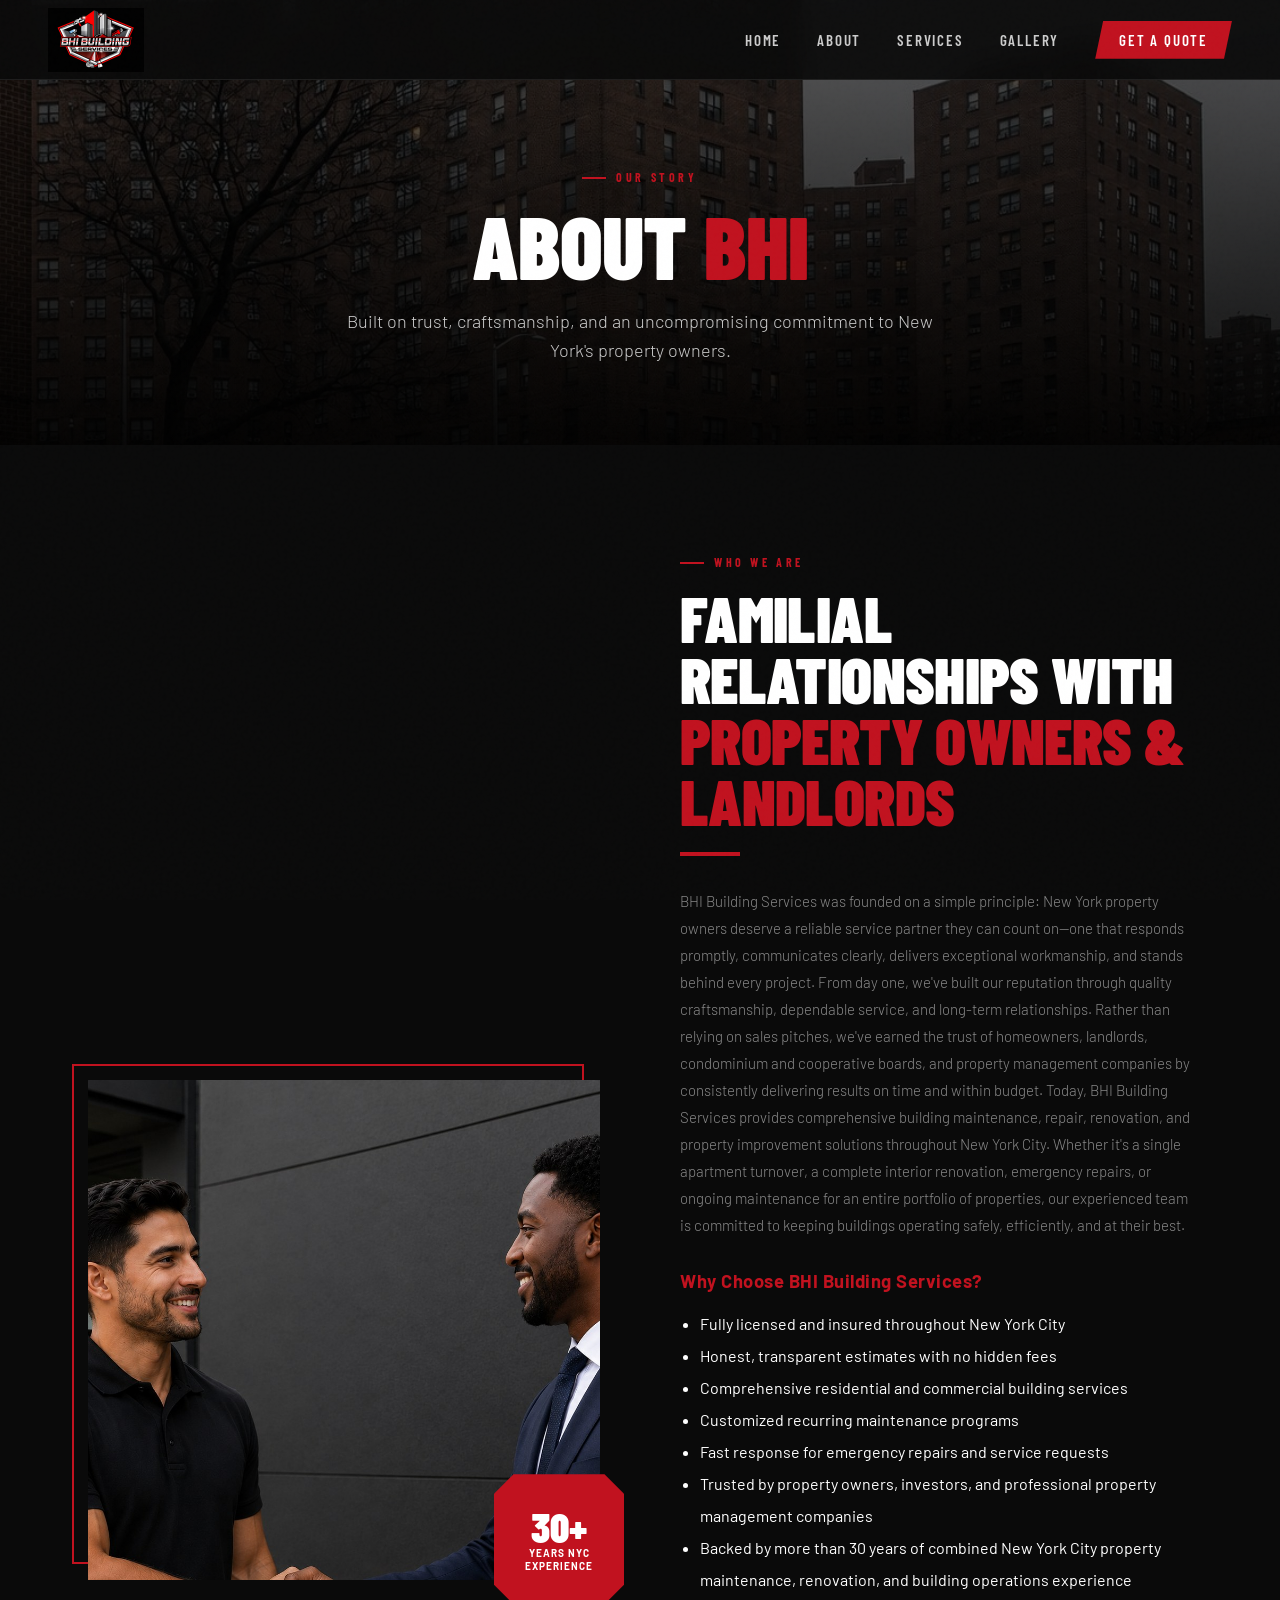
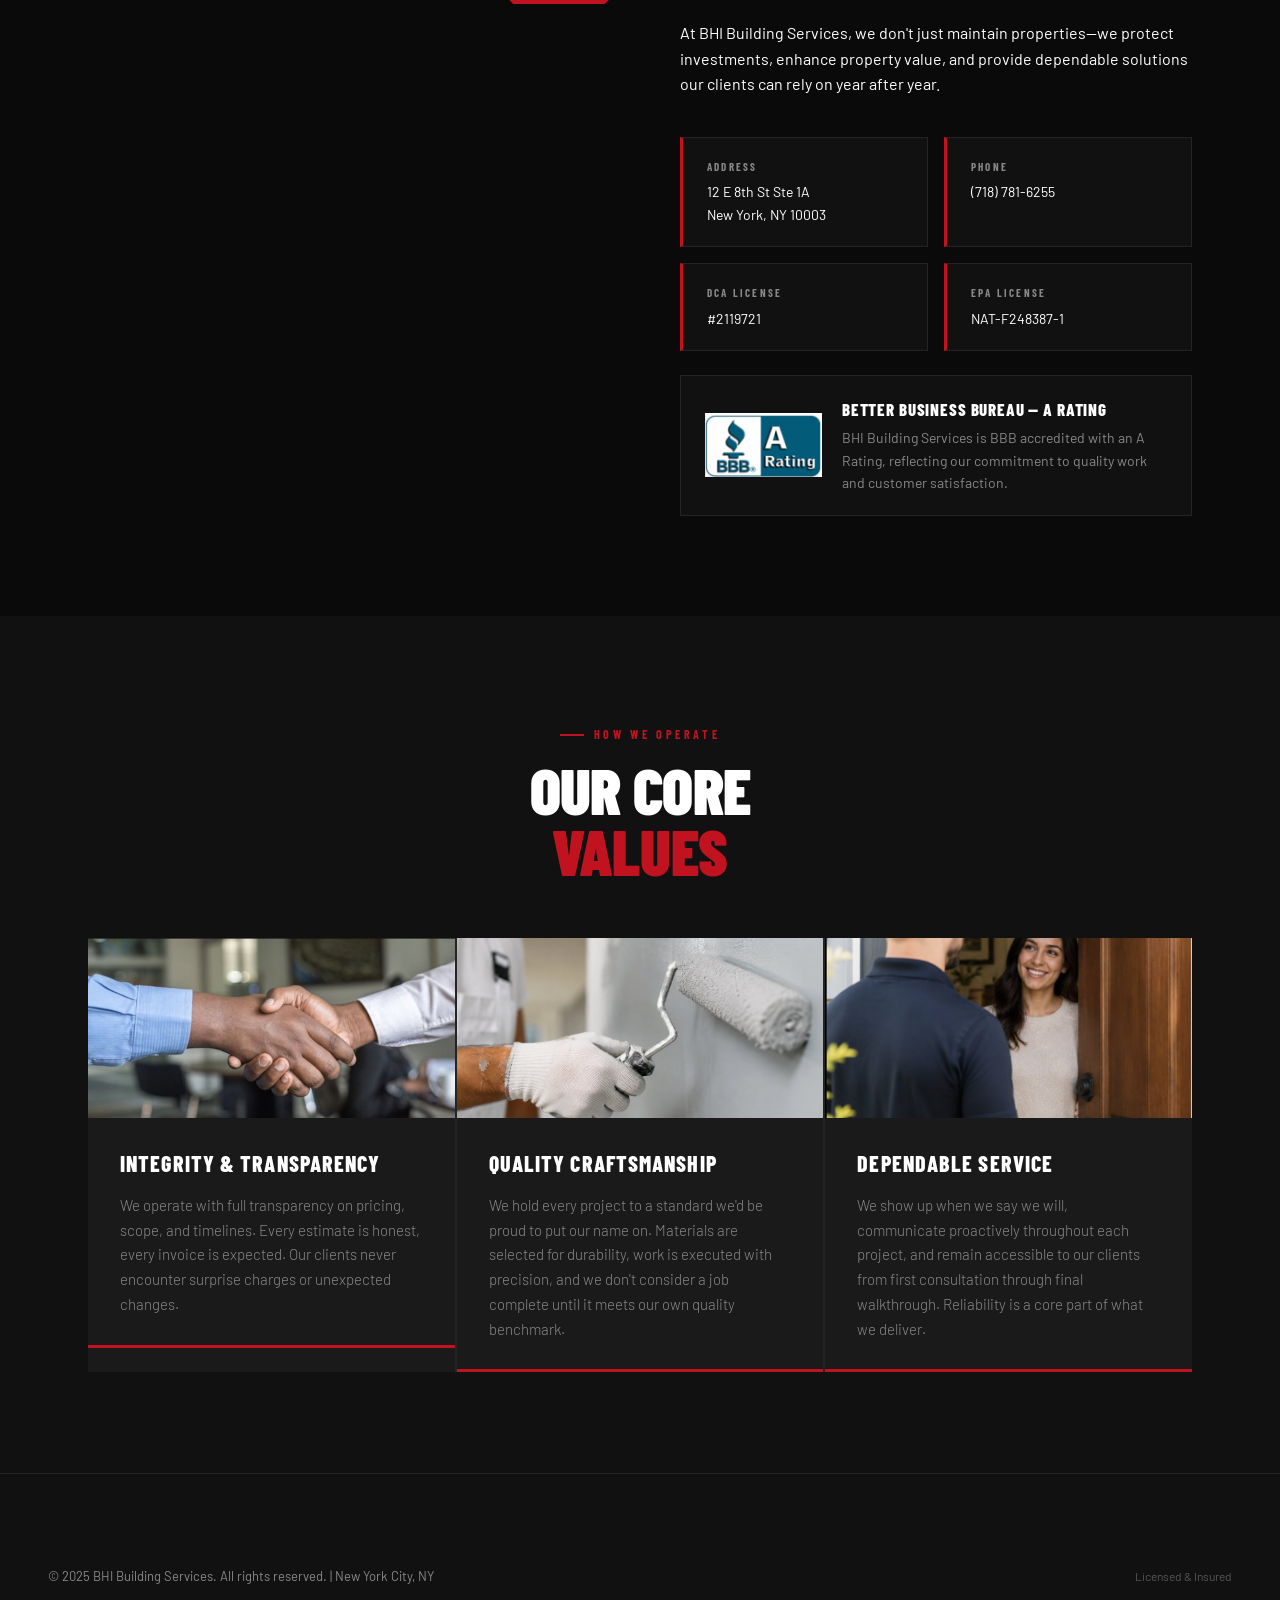
